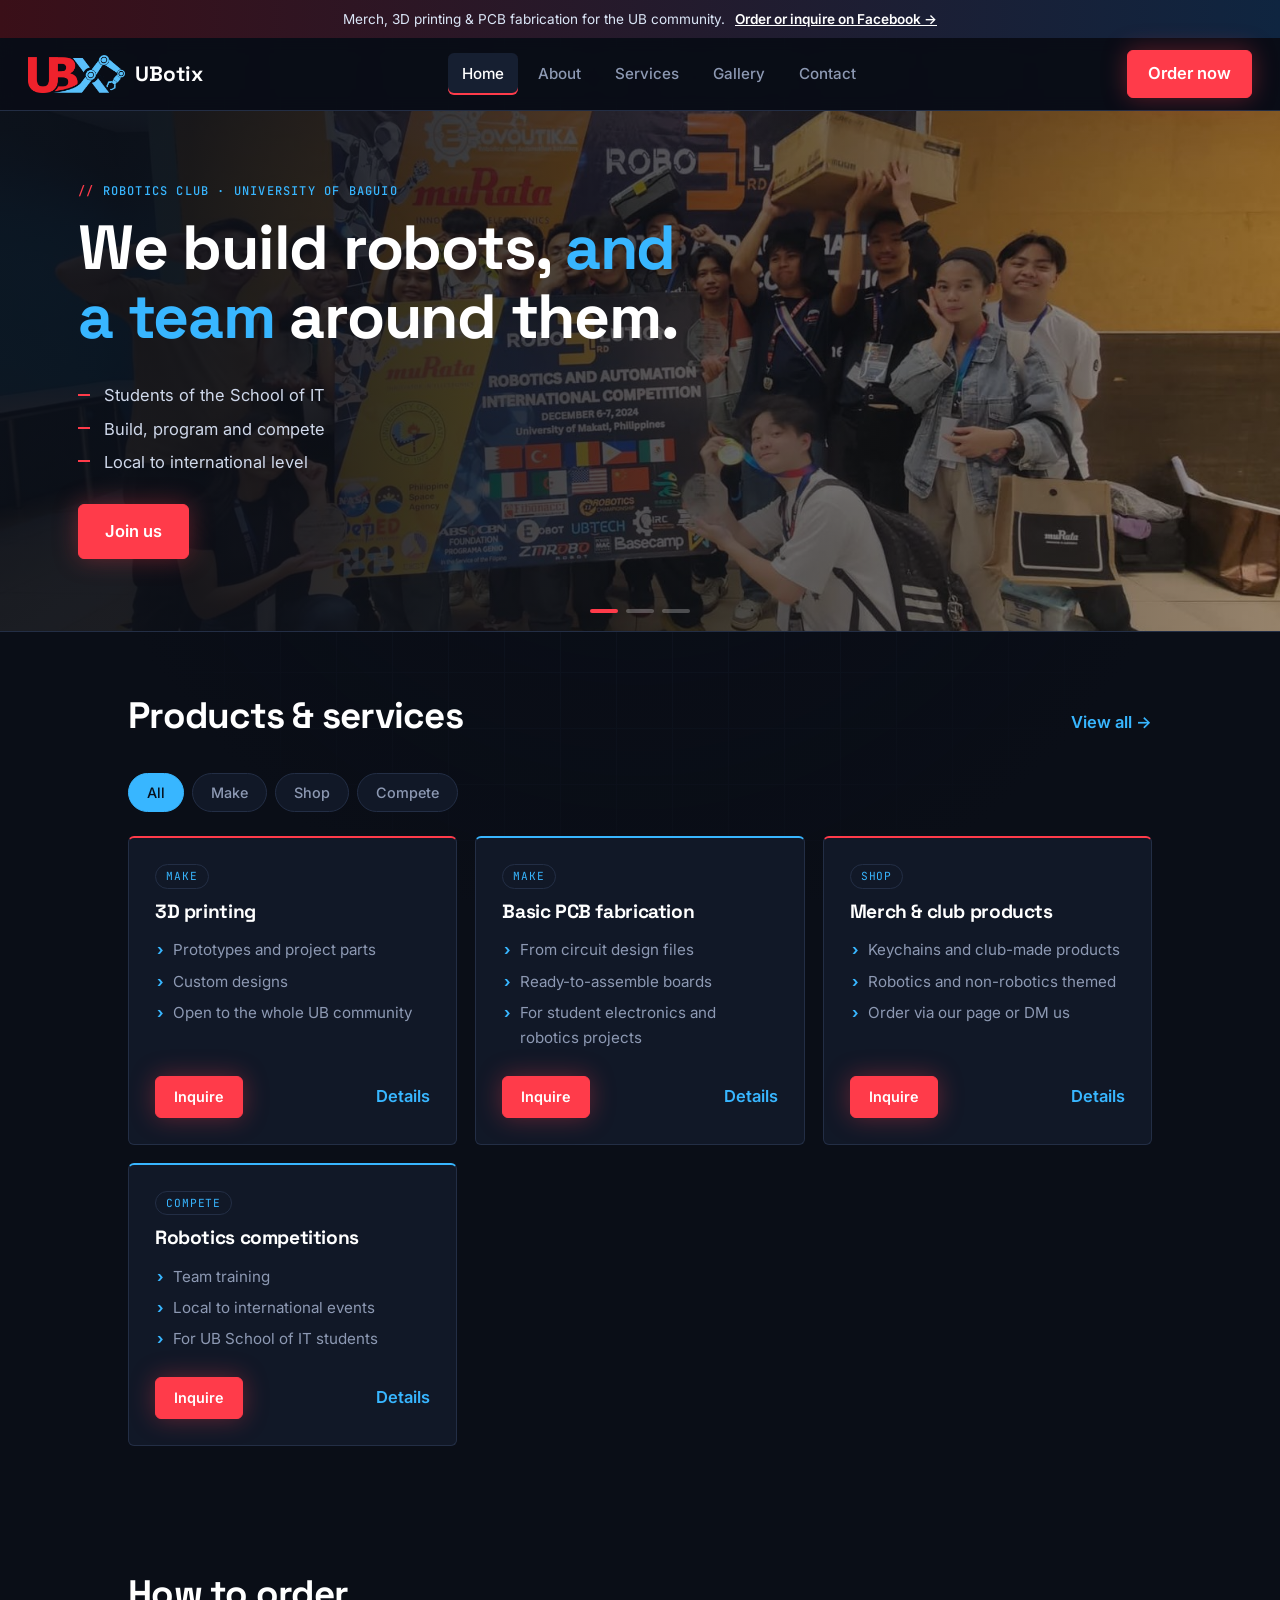
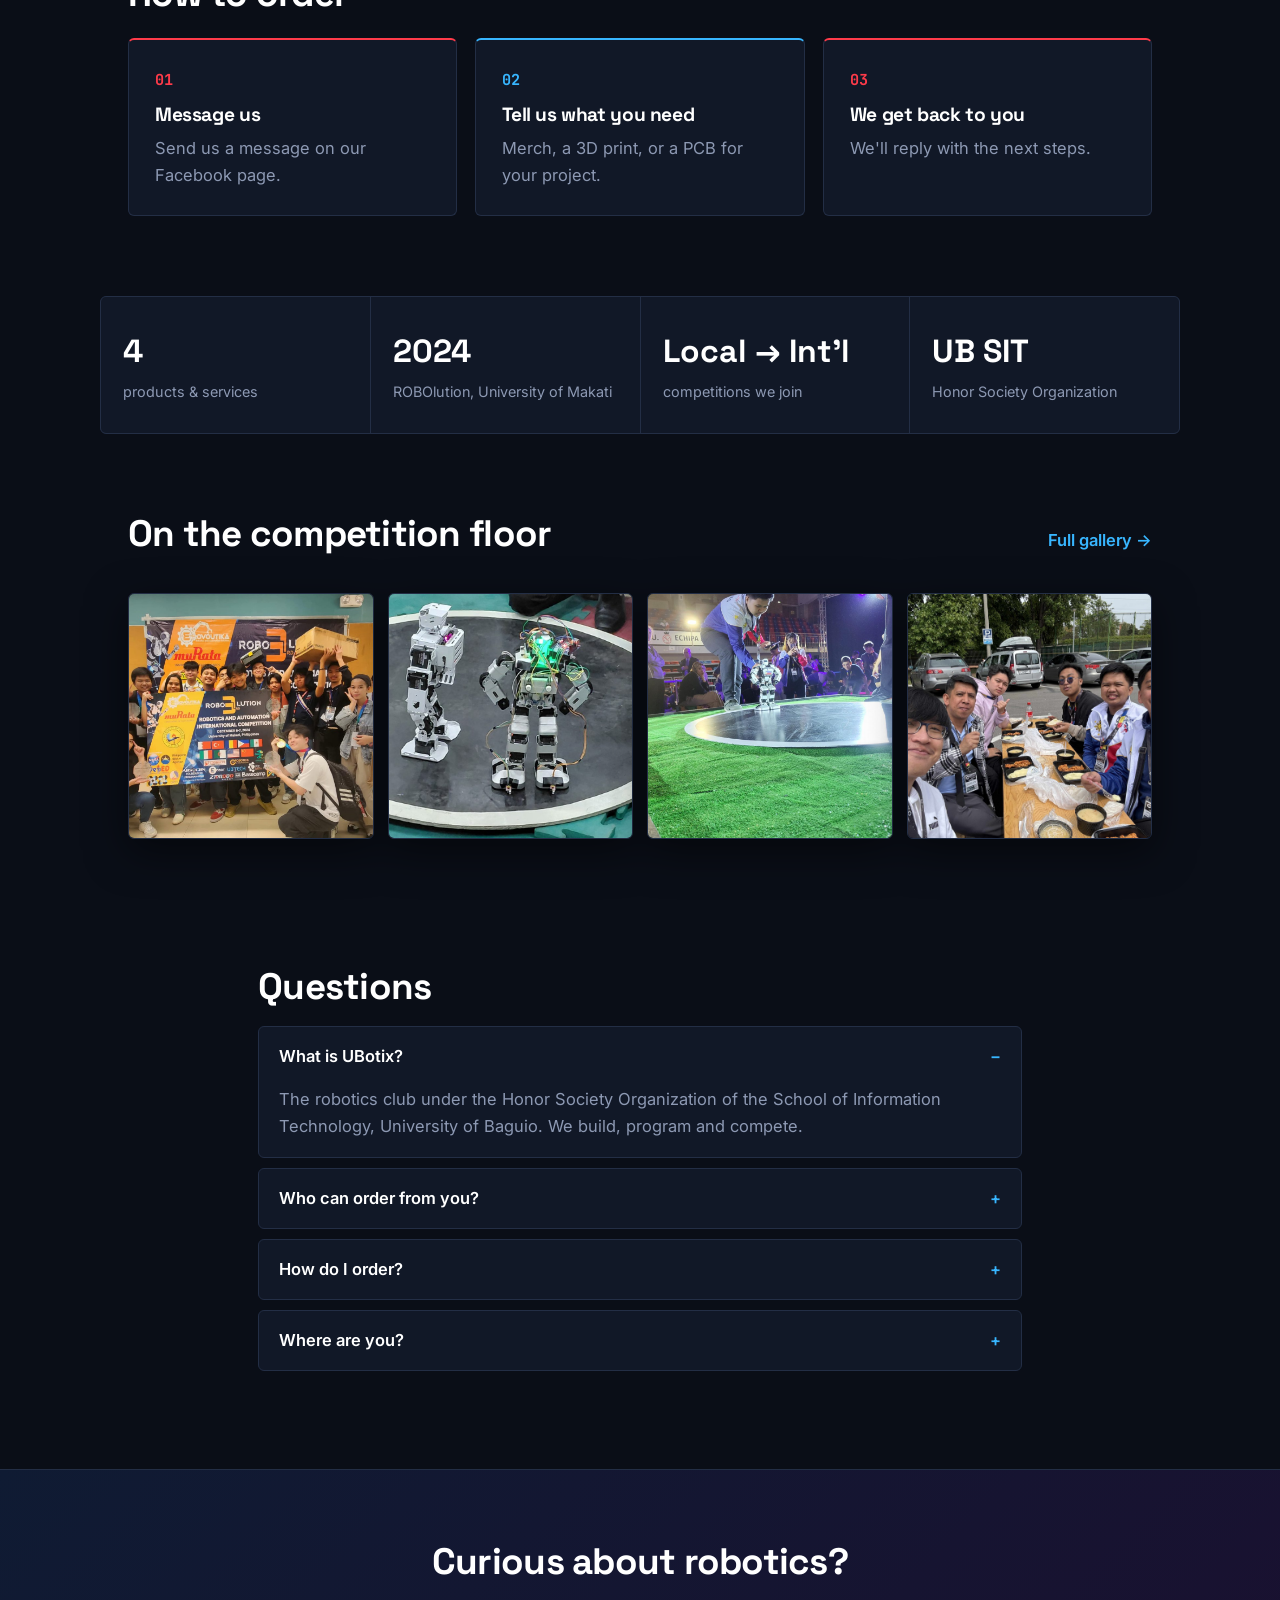
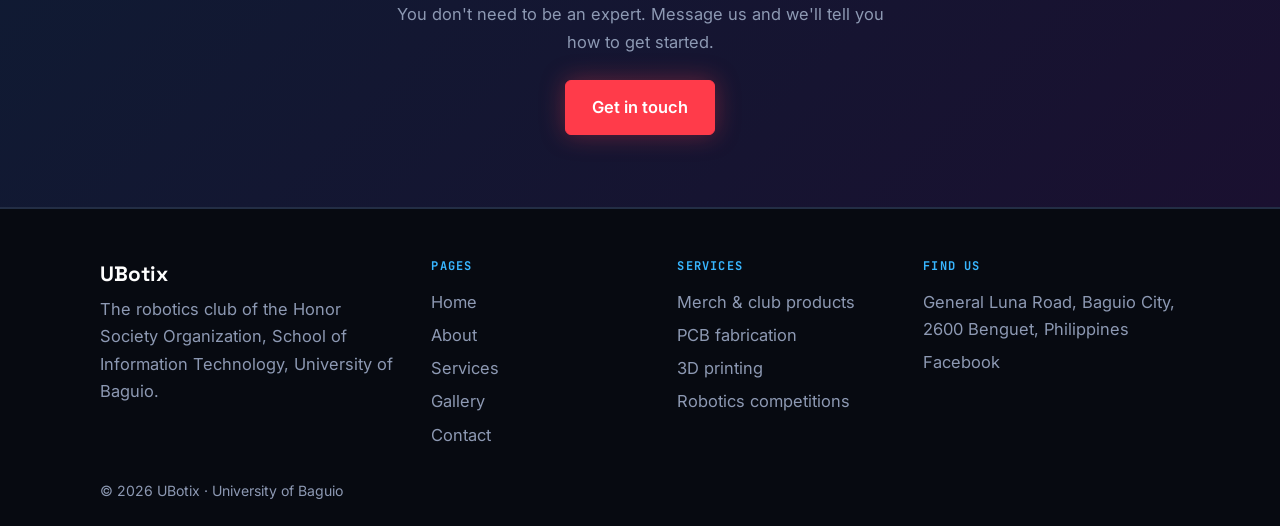
==== index.html @ 6c869add "UBotix website Co-Authored-By: Claude Sonnet 5.5 <noreply@anthropic.com>" ====
<!doctype html>
<html lang="en">
<head>
<meta charset="utf-8">
<meta name="viewport" content="width=device-width, initial-scale=1">
<title>UBotix | University of Baguio Robotics Club</title>
<meta name="description" content="UBotix is the robotics club of the School of Information Technology, University of Baguio. We build, program and compete.">
<link rel="icon" href="images/logo-icon.png">
<link rel="preconnect" href="https://fonts.googleapis.com">
<link rel="preconnect" href="https://fonts.gstatic.com" crossorigin>
<link href="https://fonts.googleapis.com/css2?family=Inter:wght@400;500;600&family=Space+Grotesk:wght@500;700&family=JetBrains+Mono:wght@500;700&display=swap" rel="stylesheet">
<link rel="stylesheet" href="styles.css">
</head>
<body class="home">
<div class="notice">Merch, 3D printing &amp; PCB fabrication for the UB community. <a href="https://www.facebook.com/profile.php?id=61595112535000" target="_blank" rel="noopener">Order or inquire on Facebook &rarr;</a></div>
<header class="nav">
  <a class="brand" href="index.html" aria-label="UBotix home"><img src="images/logo-icon.png" alt="UBotix"><span>UBotix</span></a>
  <button class="menu" aria-label="Menu" aria-expanded="false">Menu</button>
  <nav>
      <a href="index.html" class="active" aria-current="page">Home</a>
      <a href="about.html">About</a>
      <a href="services.html">Services</a>
      <a href="gallery.html">Gallery</a>
      <a href="contact.html">Contact</a>
  </nav>
  <a class="btn primary order" href="https://www.facebook.com/profile.php?id=61595112535000" target="_blank" rel="noopener">Order now</a>
</header>
<main>

<section class="hero-car">
  <div class="slides">
    <div class="slide on" style="background-image:linear-gradient(90deg,rgba(10,14,23,.92) 15%,rgba(10,14,23,.35)),url(images/gallery/photo3.jpg)"><div class="slide-in"><p class="tag">Robotics club &middot; University of Baguio</p><h1>We build robots, <em>and a team</em> around them.</h1><ul class="ticks"><li>Students of the School of IT</li><li>Build, program and compete</li><li>Local to international level</li></ul><a class="btn primary" href="contact.html">Join us</a></div></div>
    <div class="slide" style="background-image:linear-gradient(90deg,rgba(10,14,23,.92) 15%,rgba(10,14,23,.35)),url(images/gallery/photo1.jpg)"><div class="slide-in"><p class="tag">ROBOlution 2024</p><h1>Medals from the <em>international stage</em>.</h1><ul class="ticks"><li>ROBOlution 3rd Robotics and Automation International Competition</li><li>University of Makati, December 2024</li></ul><a class="btn primary" href="gallery.html">See the gallery</a></div></div>
    <div class="slide" style="background-image:linear-gradient(90deg,rgba(10,14,23,.92) 15%,rgba(10,14,23,.35)),url(images/gallery/photo4.jpg)"><div class="slide-in"><p class="tag">Products &amp; services</p><h1>Made by students, <em>for the UB community</em>.</h1><ul class="ticks"><li>3D printing and basic PCB fabrication</li><li>Merch, keychains and club-made products</li></ul><a class="btn primary" href="services.html">Browse services</a></div></div>
  </div>
  <div class="dots"><button class="dot on" aria-label="Slide 1"></button><button class="dot" aria-label="Slide 2"></button><button class="dot" aria-label="Slide 3"></button></div>
</section>

<section class="wrap">
  <div class="head-row"><h2>Products &amp; services</h2><a class="link" href="services.html">View all &rarr;</a></div>
  <div class="tabs" role="tablist">
    <button class="tab on" data-f="all">All</button>
    <button class="tab" data-f="make">Make</button>
    <button class="tab" data-f="shop">Shop</button>
    <button class="tab" data-f="train">Compete</button>
  </div>
  <div class="cards svcs" id="svcs"></div>
</section>

<section class="wrap" id="updates-sec" hidden>
  <h2>Latest updates</h2>
  <div class="cards three" id="updates"></div>
</section>

<section class="wrap">
  <h2>How to order</h2>
  <div class="cards three steps">
    <article><span class="n r">01</span><h3>Message us</h3><p>Send us a message on our Facebook page.</p></article>
    <article><span class="n b">02</span><h3>Tell us what you need</h3><p>Merch, a 3D print, or a PCB for your project.</p></article>
    <article><span class="n r">03</span><h3>We get back to you</h3><p>We'll reply with the next steps.</p></article>
  </div>
</section>

<section class="stats">
  <div><b>4</b><span>products &amp; services</span></div>
  <div><b>2024</b><span>ROBOlution, University of Makati</span></div>
  <div><b>Local &rarr; Int'l</b><span>competitions we join</span></div>
  <div><b>UB SIT</b><span>Honor Society Organization</span></div>
</section>

<section class="wrap">
  <div class="head-row"><h2>On the competition floor</h2><a class="link" href="gallery.html">Full gallery &rarr;</a></div>
  <div class="mosaic">
    <figure class="ph "><img src="images/gallery/photo3.jpg" alt="ROBOlution 2024" loading="lazy"></figure>
    <figure class="ph "><img src="images/gallery/photo4.jpg" alt="Humanoid robots in the sumo ring" loading="lazy"></figure>
    <figure class="ph "><img src="images/gallery/photo6.jpg" alt="Setting up a humanoid robot for a sumo match" loading="lazy"></figure>
    <figure class="ph "><img src="images/gallery/photo5.jpg" alt="Team break at an international robotics championship" loading="lazy"></figure>
  </div>
</section>

<section class="wrap faq">
  <h2>Questions</h2>
  <details open><summary>What is UBotix?</summary><p>The robotics club under the Honor Society Organization of the School of Information Technology, University of Baguio. We build, program and compete.</p></details>
  <details><summary>Who can order from you?</summary><p>Our merch and 3D printing are for the whole University of Baguio community. PCB fabrication is for students' electronics and robotics projects.</p></details>
  <details><summary>How do I order?</summary><p>Order via our Facebook page or send us a direct message.</p></details>
  <details><summary>Where are you?</summary><p>General Luna Road, Baguio City, 2600 Benguet, Philippines.</p></details>
</section>

<section class="band">
  <h2>Curious about robotics?</h2>
  <p>You don't need to be an expert. Message us and we'll tell you how to get started.</p>
  <a class="btn primary" href="contact.html">Get in touch</a>
</section>

</main>
<footer>
  <div class="foot">
    <div>
      <strong class="fbrand">UBotix</strong>
      <p>The robotics club of the Honor Society Organization, School of Information Technology, University of Baguio.</p>
    </div>
    <div>
      <h4>Pages</h4>
      <a href="index.html">Home</a><a href="about.html">About</a><a href="services.html">Services</a><a href="gallery.html">Gallery</a><a href="contact.html">Contact</a>
    </div>
    <div>
      <h4>Services</h4>
      <a href="services.html">Merch &amp; club products</a><a href="services.html">PCB fabrication</a><a href="services.html">3D printing</a><a href="services.html">Robotics competitions</a>
    </div>
    <div>
      <h4>Find us</h4>
      <p>General Luna Road, Baguio City, 2600 Benguet, Philippines</p>
      <a href="https://www.facebook.com/profile.php?id=61595112535000" target="_blank" rel="noopener">Facebook</a>
    </div>
  </div>
  <p class="copy">&copy; <span id="y"></span> UBotix &middot; University of Baguio</p>
</footer>
<div id="lb" class="lb" hidden><img alt=""><p></p></div>
<script src="script.js"></script>
</body>
</html>
---- styles.css ----
:root{--red:#ff3b4a;--blue:#38b6ff;--bg:#0a0e17;--panel:#111827;--panel2:#161f31;--line:#232e45;--text:#e8edf7;--muted:#8d99b3;--radius:6px}
*{box-sizing:border-box}
html{scroll-behavior:smooth}
body{margin:0;font-family:Inter,system-ui,sans-serif;color:var(--text);background:var(--bg);background-image:linear-gradient(var(--line) 1px,transparent 1px),linear-gradient(90deg,var(--line) 1px,transparent 1px);background-size:56px 56px;background-attachment:fixed;line-height:1.65;font-size:16.5px}
body::before{content:"";position:fixed;inset:0;background:radial-gradient(ellipse at 50% 0%,rgba(10,14,23,.55),var(--bg) 75%);pointer-events:none;z-index:-1}
h1,h2,h3{font-family:"Space Grotesk",Inter,sans-serif;color:#fff;line-height:1.1;margin:0 0 .5em;letter-spacing:-.02em}
h1{font-size:clamp(2.3rem,5.5vw,3.9rem);font-weight:700}
h2{font-size:clamp(1.6rem,3.5vw,2.3rem);font-weight:700}
h3{font-size:1.2rem;font-weight:700}
h1 em{font-style:normal;color:var(--blue)}
p{margin:0 0 1em}
a{color:var(--blue)}
img{max-width:100%;display:block}
/* nav */
.nav{position:sticky;top:0;z-index:20;display:flex;align-items:center;justify-content:space-between;padding:12px 28px;background:rgba(10,14,23,.85);backdrop-filter:blur(8px);border-bottom:1px solid var(--line)}
.brand{display:flex;align-items:center;gap:10px;text-decoration:none;color:#fff;font-family:"Space Grotesk",sans-serif;font-weight:700;font-size:1.3rem}
.brand img{height:38px;width:auto}
nav{display:flex;gap:6px}
nav a{padding:8px 14px;border-radius:var(--radius);text-decoration:none;color:var(--muted);font-weight:500;font-size:.95rem}
nav a:hover{color:#fff;background:var(--panel2)}
nav a.active{color:#fff;background:var(--panel2);box-shadow:inset 0 -2px 0 var(--red)}
.menu{display:none;font:inherit;font-weight:500;background:var(--panel2);border:1px solid var(--line);border-radius:var(--radius);padding:8px 16px;color:#fff;cursor:pointer}

/* buttons */
.btn{display:inline-block;padding:13px 26px;border-radius:var(--radius);border:1px solid var(--line);background:var(--panel);color:#fff;text-decoration:none;font-weight:600;transition:transform .15s,border-color .15s}
.btn:hover{transform:translateY(-2px);border-color:var(--blue)}
.btn.primary{background:var(--red);border-color:var(--red);color:#fff;box-shadow:0 0 24px rgba(255,59,74,.35)}
.cta{display:flex;gap:12px;flex-wrap:wrap;margin-top:8px}
.link{font-weight:600;text-decoration:none;color:var(--blue)}
.link:hover{text-decoration:underline}
.tag{font-family:"JetBrains Mono",monospace;color:var(--blue);font-weight:500;letter-spacing:.1em;text-transform:uppercase;font-size:.75rem;margin-bottom:1em}
.tag::before{content:"// ";color:var(--red)}
.lead{font-size:1.15rem;color:var(--muted);max-width:620px}

/* layout */
.wrap{max-width:1080px;margin:0 auto;padding:64px 28px}
.narrow{max-width:640px}
.page-head{max-width:1080px;margin:0 auto;padding:64px 28px 8px}
.hero{max-width:1180px;margin:0 auto;padding:56px 28px 32px;display:grid;grid-template-columns:1.05fr 1fr;gap:48px;align-items:center}
.hero-photos{display:grid;grid-template-columns:1fr 1fr;grid-template-rows:auto auto;gap:14px}
.hero-photos .big{grid-column:1/3}
.split{display:grid;grid-template-columns:1fr 1fr;gap:48px;align-items:center}
.head-row{display:flex;justify-content:space-between;align-items:baseline;gap:16px;flex-wrap:wrap}

/* photos */
.ph{margin:0}
.ph img{width:100%;height:100%;object-fit:cover;border-radius:var(--radius);border:1px solid var(--line);box-shadow:0 12px 40px rgba(0,0,0,.5)}
.hero-photos .big img{aspect-ratio:16/10}
.hero-photos .small img{aspect-ratio:1/1}
.ph.tall img{aspect-ratio:4/3}
.two-photos{display:grid;grid-template-columns:1fr 1fr;gap:16px;margin-top:24px}
.two-photos img{aspect-ratio:4/3}

/* cards */
.cards{display:grid;gap:18px;margin-top:24px}
.cards.four{grid-template-columns:repeat(auto-fit,minmax(220px,1fr))}
.cards.three{grid-template-columns:repeat(auto-fit,minmax(240px,1fr))}
.cards.two{grid-template-columns:repeat(auto-fit,minmax(300px,1fr))}
.cards article,.card-box{background:var(--panel);border:1px solid var(--line);border-top:2px solid var(--blue);border-radius:var(--radius);padding:26px}
.cards article:nth-child(odd){border-top-color:var(--red)}
.cards p,.card-box p{color:var(--muted);margin:0}
.cards.two article.big{padding:32px}
.n{display:inline-block;font-family:"JetBrains Mono",monospace;font-weight:700;font-size:.95rem;margin-bottom:12px}
.n.r{color:var(--red)}.n.b{color:var(--blue)}
.card-box h3{margin-bottom:.4em}
.card-box .btn{margin-top:16px}

/* band */
.band{background:linear-gradient(135deg,#0f1b33,#1a1030);border-top:1px solid var(--line);border-bottom:1px solid var(--line);color:#fff;text-align:center;padding:72px 28px;margin-top:24px}
.band h2{color:#fff}
.band p{color:var(--muted);max-width:520px;margin:0 auto 24px}

/* gallery */
.grid{display:grid;grid-template-columns:repeat(auto-fill,minmax(280px,1fr));gap:20px}
.grid figure{margin:0}
.grid img{width:100%;aspect-ratio:4/3;object-fit:cover;border-radius:var(--radius);cursor:zoom-in;border:1px solid var(--line);transition:transform .2s}
.grid img:hover{transform:scale(1.02);border-color:var(--blue)}
.grid figcaption{font-size:.92rem;color:var(--muted);margin-top:10px}
.lb{position:fixed;inset:0;background:rgba(5,8,14,.94);display:flex;flex-direction:column;align-items:center;justify-content:center;z-index:50;padding:24px;cursor:zoom-out}
.lb[hidden]{display:none}
.lb img{max-width:100%;max-height:82vh;border-radius:12px}
.lb p{color:#dbe1f0;margin:14px 0 0;text-align:center;max-width:720px}

/* footer */
footer{background:#070a11;padding:48px 28px 24px;border-top:1px solid var(--line)}
.foot{max-width:1080px;margin:0 auto;display:grid;grid-template-columns:1.2fr 1fr;gap:32px}
.foot p{color:var(--muted);margin:.3em 0}
.copy{max-width:1080px;margin:24px auto 0;color:var(--muted);font-size:.88rem}

@media (max-width:860px){
  .hero,.split,.foot{grid-template-columns:1fr}
  .hero{padding-top:32px}
  .wrap{padding:44px 20px}
}
@media (max-width:720px){
  .menu{display:block}
  .nav{padding:10px 20px;flex-wrap:wrap}
  nav{display:none;width:100%;flex-direction:column;padding:10px 0 6px}
  .open nav{display:flex}
  nav a{padding:12px 16px}
  .two-photos{grid-template-columns:1fr}
}
@media (prefers-reduced-motion:reduce){*{transition:none!important;scroll-behavior:auto}}

/* ---- jlc-style structure ---- */
.notice{background:linear-gradient(90deg,#3a0f18,#0f2540);color:#dbe6f7;text-align:center;font-size:.85rem;padding:8px 16px}
.notice a{color:#fff;font-weight:600;margin-left:6px}
.nav .order{padding:9px 20px;margin-left:12px}
.hero-car{position:relative;border-bottom:1px solid var(--line)}
.slides{position:relative;min-height:520px}
.slide{position:absolute;inset:0;background-size:cover;background-position:center;opacity:0;transition:opacity .6s;display:flex;align-items:center}
.slide.on{opacity:1;z-index:1}
.slide-in{max-width:1180px;width:100%;margin:0 auto;padding:40px 28px}
.slide-in h1{max-width:640px}
.ticks{list-style:none;padding:0;margin:0 0 28px;max-width:520px}
.ticks li{padding-left:26px;position:relative;margin:6px 0;color:#cfd8ea}
.ticks li::before{content:"";position:absolute;left:0;top:.7em;width:12px;height:2px;background:var(--red)}
.dots{position:absolute;bottom:18px;left:0;right:0;display:flex;justify-content:center;gap:8px;z-index:2}
.dot{width:28px;height:4px;border:0;border-radius:2px;background:#ffffff40;cursor:pointer;padding:0}
.dot.on{background:var(--red)}
.tabs{display:flex;gap:8px;flex-wrap:wrap;margin:18px 0 6px}
.tab{font:inherit;font-weight:500;font-size:.9rem;background:var(--panel);color:var(--muted);border:1px solid var(--line);border-radius:999px;padding:7px 18px;cursor:pointer}
.tab.on{background:var(--blue);border-color:var(--blue);color:#06101c}
.svcs{grid-template-columns:repeat(auto-fit,minmax(250px,1fr))}
.svc{display:flex;flex-direction:column}
.svc[hidden]{display:none}
.svc ul{list-style:none;padding:0;margin:0 0 20px;color:var(--muted);flex:1}
.svc li{padding-left:18px;position:relative;margin:6px 0;font-size:.95rem}
.svc li::before{content:"\203A";position:absolute;left:2px;color:var(--blue);font-weight:700}
.svc .row{display:flex;align-items:center;justify-content:space-between}
.chip{align-self:flex-start;font-family:"JetBrains Mono",monospace;font-size:.7rem;text-transform:uppercase;letter-spacing:.08em;color:var(--blue);border:1px solid var(--line);border-radius:999px;padding:2px 10px;margin-bottom:12px}
.btn.sm{padding:8px 18px;font-size:.9rem}
.stats{max-width:1080px;margin:16px auto;padding:0;display:grid;grid-template-columns:repeat(auto-fit,minmax(200px,1fr));gap:1px;background:var(--line);border:1px solid var(--line);border-radius:var(--radius);overflow:hidden}
.stats div{background:var(--panel);padding:28px 22px}
.stats b{display:block;font-family:"Space Grotesk",sans-serif;font-size:2rem;color:#fff}
.stats span{color:var(--muted);font-size:.9rem}
.mosaic{display:grid;grid-template-columns:repeat(4,1fr);gap:14px;margin-top:20px}
.mosaic img{aspect-ratio:1/1}
.faq{max-width:820px}
.faq details{background:var(--panel);border:1px solid var(--line);border-radius:var(--radius);margin:10px 0;padding:0 20px}
.faq summary{cursor:pointer;font-weight:600;padding:16px 0;color:#fff;list-style:none}
.faq summary::after{content:"+";float:right;color:var(--blue)}
.faq details[open] summary::after{content:"\2212"}
.faq details p{color:var(--muted)}
.foot{grid-template-columns:1.4fr 1fr 1fr 1.2fr}
.foot h4{font-family:"JetBrains Mono",monospace;font-size:.75rem;text-transform:uppercase;letter-spacing:.1em;color:var(--blue);margin:0 0 12px}
.foot a{display:block;color:var(--muted);text-decoration:none;margin:6px 0}
.foot a:hover{color:#fff}
.fbrand{font-family:"Space Grotesk",sans-serif;font-size:1.3rem;color:#fff}
@media (max-width:860px){.mosaic{grid-template-columns:1fr 1fr}.foot{grid-template-columns:1fr 1fr}.slides{min-height:560px}.stats{margin:16px 20px}}
@media (max-width:720px){.nav .order{display:none}.foot{grid-template-columns:1fr}}
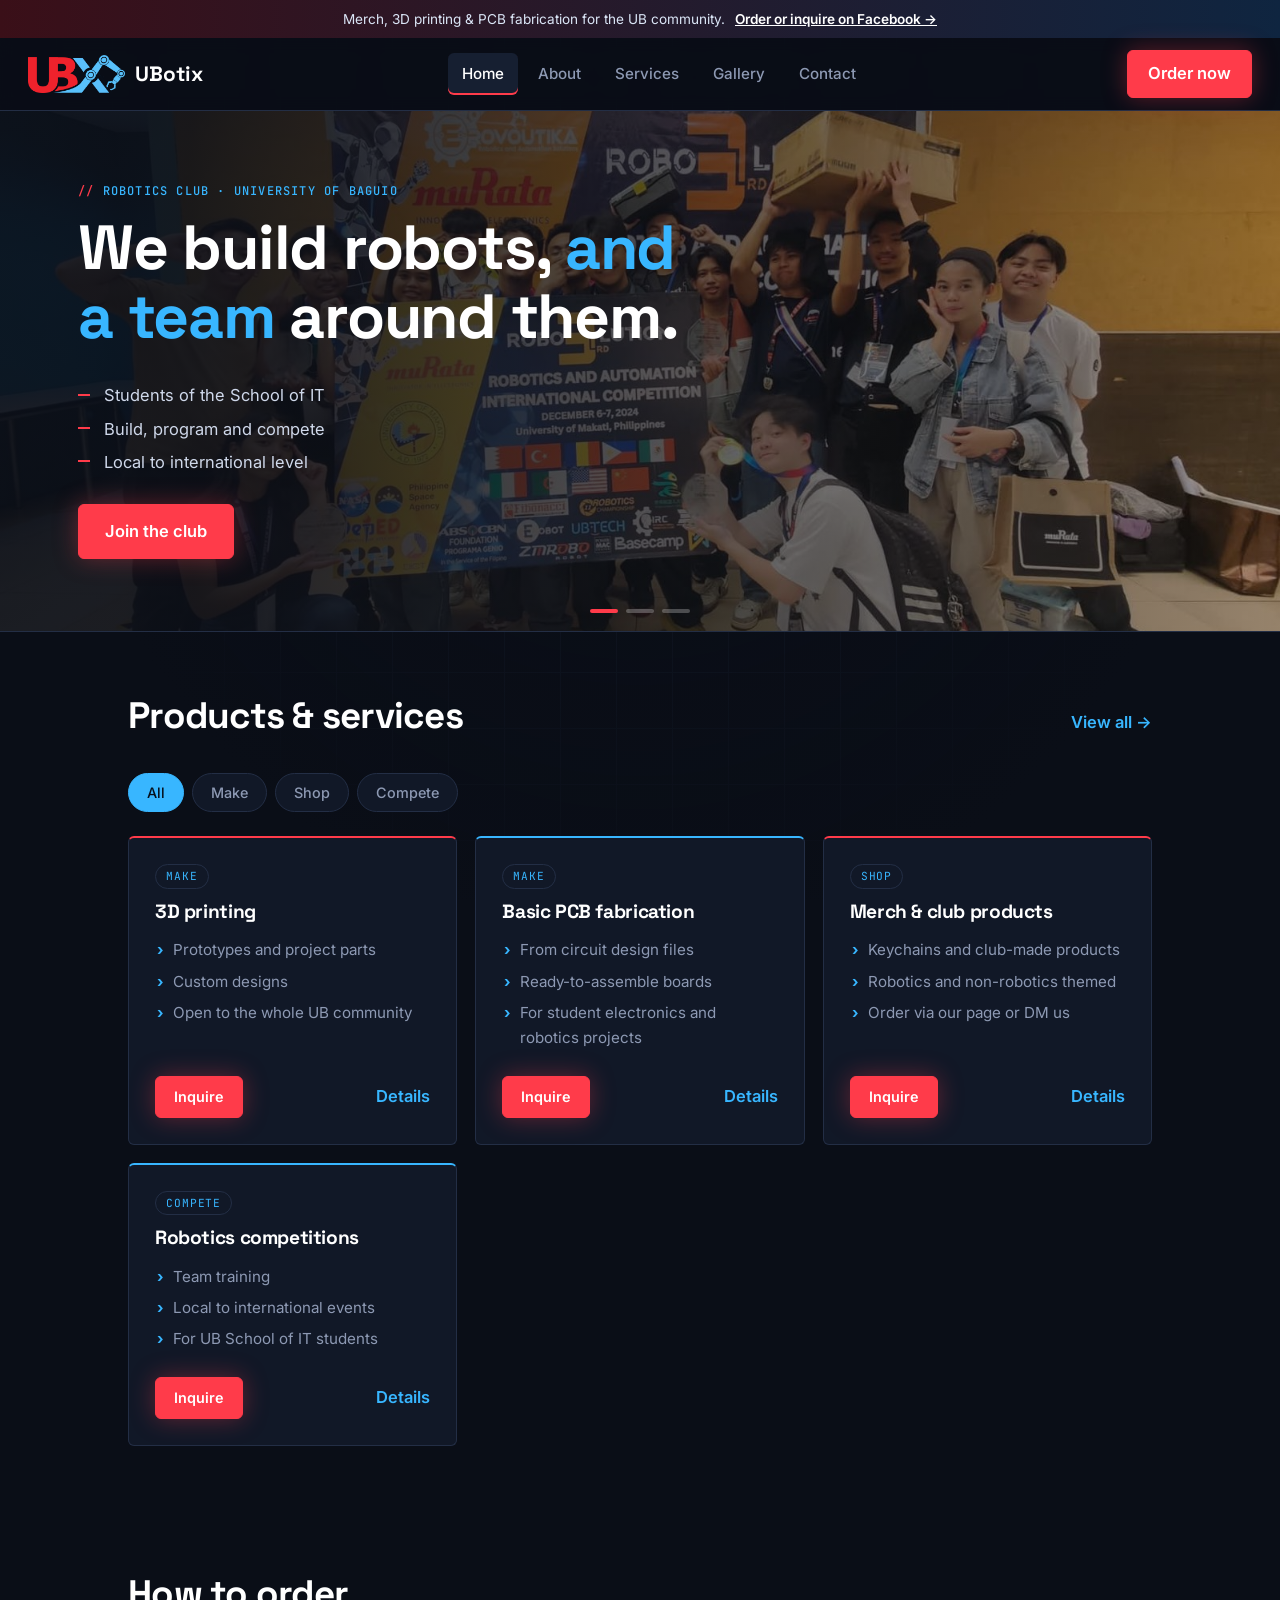
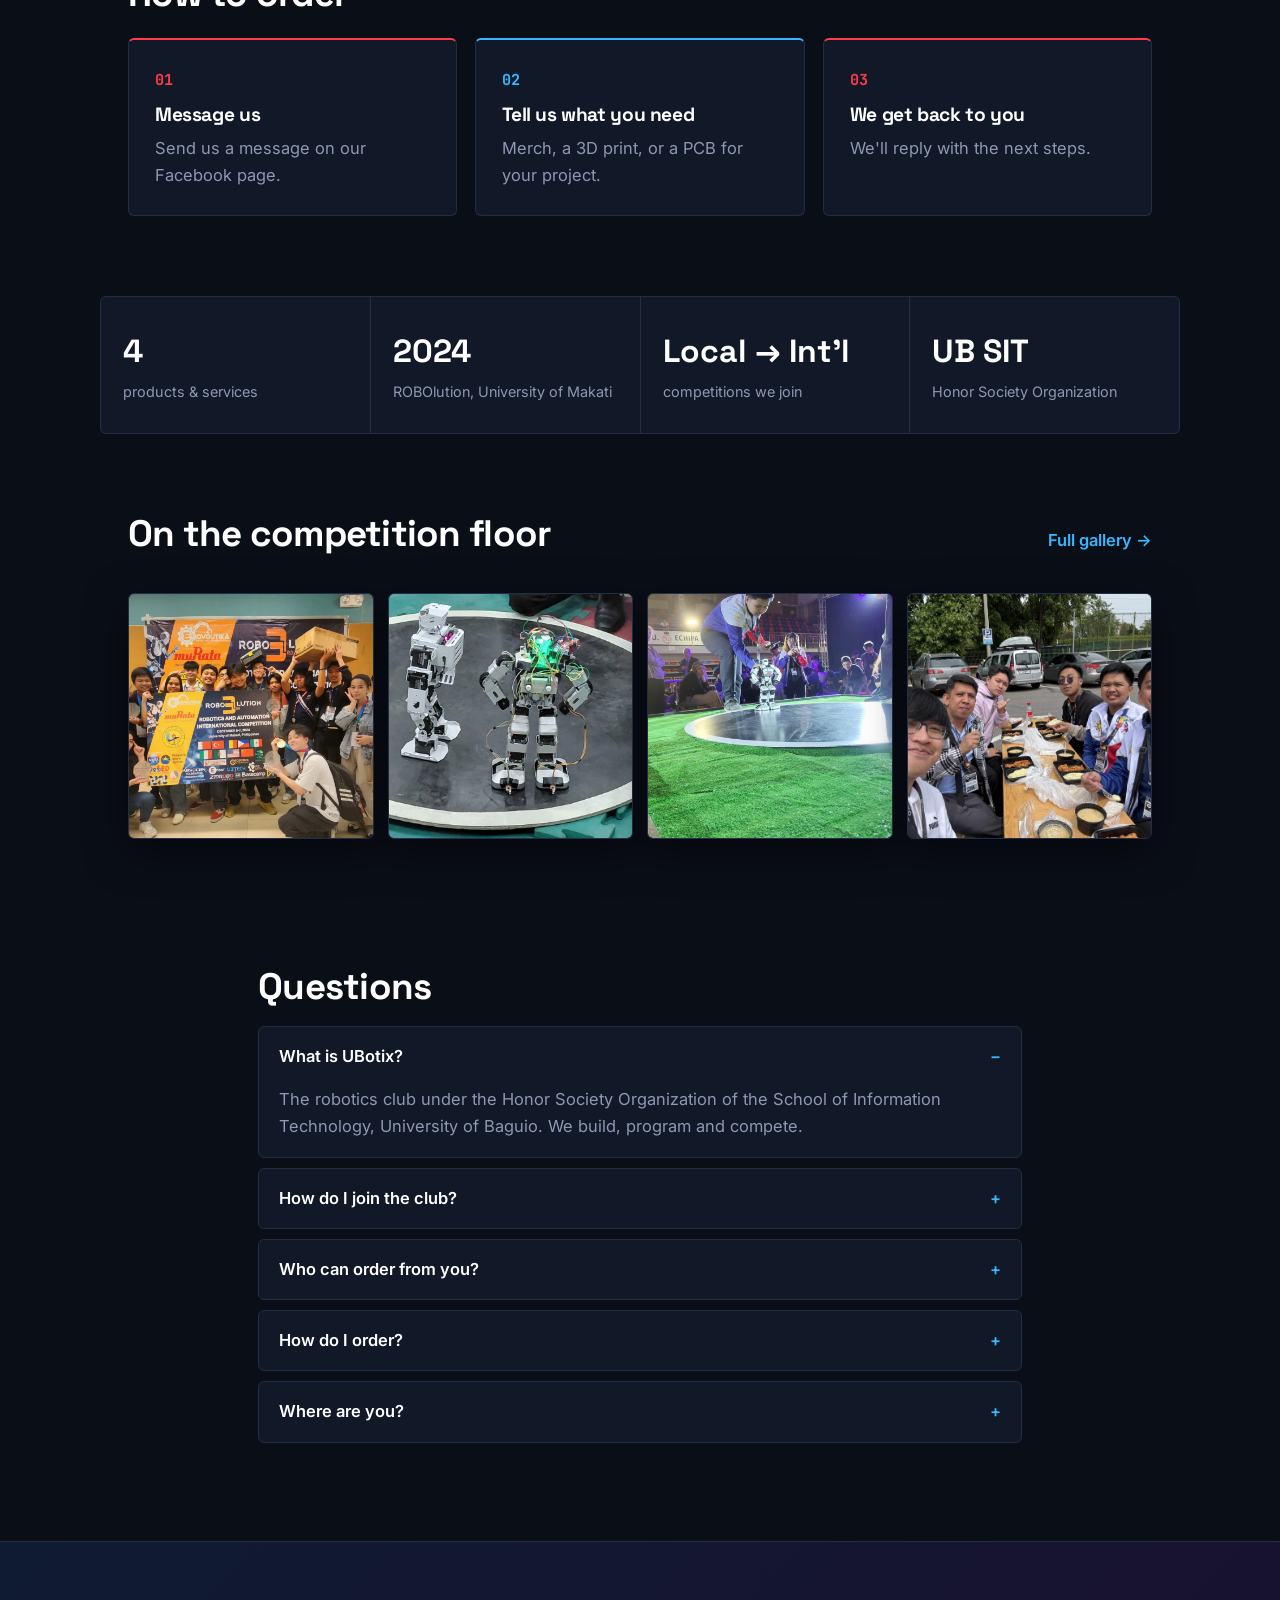
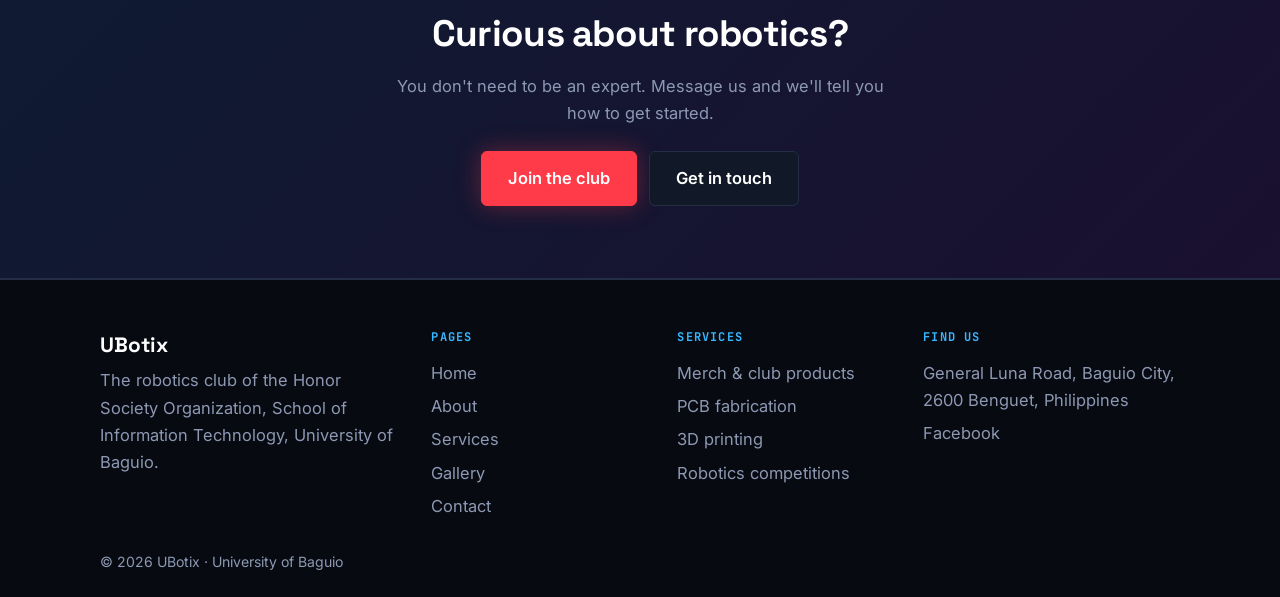
==== commit 60f2349f: "Add club registration form links Co-Authored-By: Claude Sonnet 5.5 <noreply@anthropic.com>" ====
--- a/index.html
+++ b/index.html
@@ -29,7 +29,7 @@
 
 <section class="hero-car">
   <div class="slides">
-    <div class="slide on" style="background-image:linear-gradient(90deg,rgba(10,14,23,.92) 15%,rgba(10,14,23,.35)),url(images/gallery/photo3.jpg)"><div class="slide-in"><p class="tag">Robotics club &middot; University of Baguio</p><h1>We build robots, <em>and a team</em> around them.</h1><ul class="ticks"><li>Students of the School of IT</li><li>Build, program and compete</li><li>Local to international level</li></ul><a class="btn primary" href="contact.html">Join us</a></div></div>
+    <div class="slide on" style="background-image:linear-gradient(90deg,rgba(10,14,23,.92) 15%,rgba(10,14,23,.35)),url(images/gallery/photo3.jpg)"><div class="slide-in"><p class="tag">Robotics club &middot; University of Baguio</p><h1>We build robots, <em>and a team</em> around them.</h1><ul class="ticks"><li>Students of the School of IT</li><li>Build, program and compete</li><li>Local to international level</li></ul><a class="btn primary" href="https://docs.google.com/forms/d/e/1FAIpQLSfKr0CST-jLYhEH2jDf-eN278wvGt6CbWJ5EzZv4pns-jMh1Q/viewform?pli=1" target="_blank" rel="noopener">Join the club</a></div></div>
     <div class="slide" style="background-image:linear-gradient(90deg,rgba(10,14,23,.92) 15%,rgba(10,14,23,.35)),url(images/gallery/photo1.jpg)"><div class="slide-in"><p class="tag">ROBOlution 2024</p><h1>Medals from the <em>international stage</em>.</h1><ul class="ticks"><li>ROBOlution 3rd Robotics and Automation International Competition</li><li>University of Makati, December 2024</li></ul><a class="btn primary" href="gallery.html">See the gallery</a></div></div>
     <div class="slide" style="background-image:linear-gradient(90deg,rgba(10,14,23,.92) 15%,rgba(10,14,23,.35)),url(images/gallery/photo4.jpg)"><div class="slide-in"><p class="tag">Products &amp; services</p><h1>Made by students, <em>for the UB community</em>.</h1><ul class="ticks"><li>3D printing and basic PCB fabrication</li><li>Merch, keychains and club-made products</li></ul><a class="btn primary" href="services.html">Browse services</a></div></div>
   </div>
@@ -81,6 +81,7 @@
 <section class="wrap faq">
   <h2>Questions</h2>
   <details open><summary>What is UBotix?</summary><p>The robotics club under the Honor Society Organization of the School of Information Technology, University of Baguio. We build, program and compete.</p></details>
+  <details><summary>How do I join the club?</summary><p>Fill out our <a href="https://docs.google.com/forms/d/e/1FAIpQLSfKr0CST-jLYhEH2jDf-eN278wvGt6CbWJ5EzZv4pns-jMh1Q/viewform?pli=1" target="_blank" rel="noopener">registration form</a>.</p></details>
   <details><summary>Who can order from you?</summary><p>Our merch and 3D printing are for the whole University of Baguio community. PCB fabrication is for students' electronics and robotics projects.</p></details>
   <details><summary>How do I order?</summary><p>Order via our Facebook page or send us a direct message.</p></details>
   <details><summary>Where are you?</summary><p>General Luna Road, Baguio City, 2600 Benguet, Philippines.</p></details>
@@ -89,7 +90,7 @@
 <section class="band">
   <h2>Curious about robotics?</h2>
   <p>You don't need to be an expert. Message us and we'll tell you how to get started.</p>
-  <a class="btn primary" href="contact.html">Get in touch</a>
+  <div class="cta" style="justify-content:center"><a class="btn primary" href="https://docs.google.com/forms/d/e/1FAIpQLSfKr0CST-jLYhEH2jDf-eN278wvGt6CbWJ5EzZv4pns-jMh1Q/viewform?pli=1" target="_blank" rel="noopener">Join the club</a><a class="btn" href="contact.html">Get in touch</a></div>
 </section>
 
 </main>
--- a/styles.css
+++ b/styles.css
@@ -149,3 +149,5 @@
 .fbrand{font-family:"Space Grotesk",sans-serif;font-size:1.3rem;color:#fff}
 @media (max-width:860px){.mosaic{grid-template-columns:1fr 1fr}.foot{grid-template-columns:1fr 1fr}.slides{min-height:560px}.stats{margin:16px 20px}}
 @media (max-width:720px){.nav .order{display:none}.foot{grid-template-columns:1fr}}
+
+.split.three{grid-template-columns:repeat(auto-fit,minmax(260px,1fr));align-items:stretch;gap:18px}
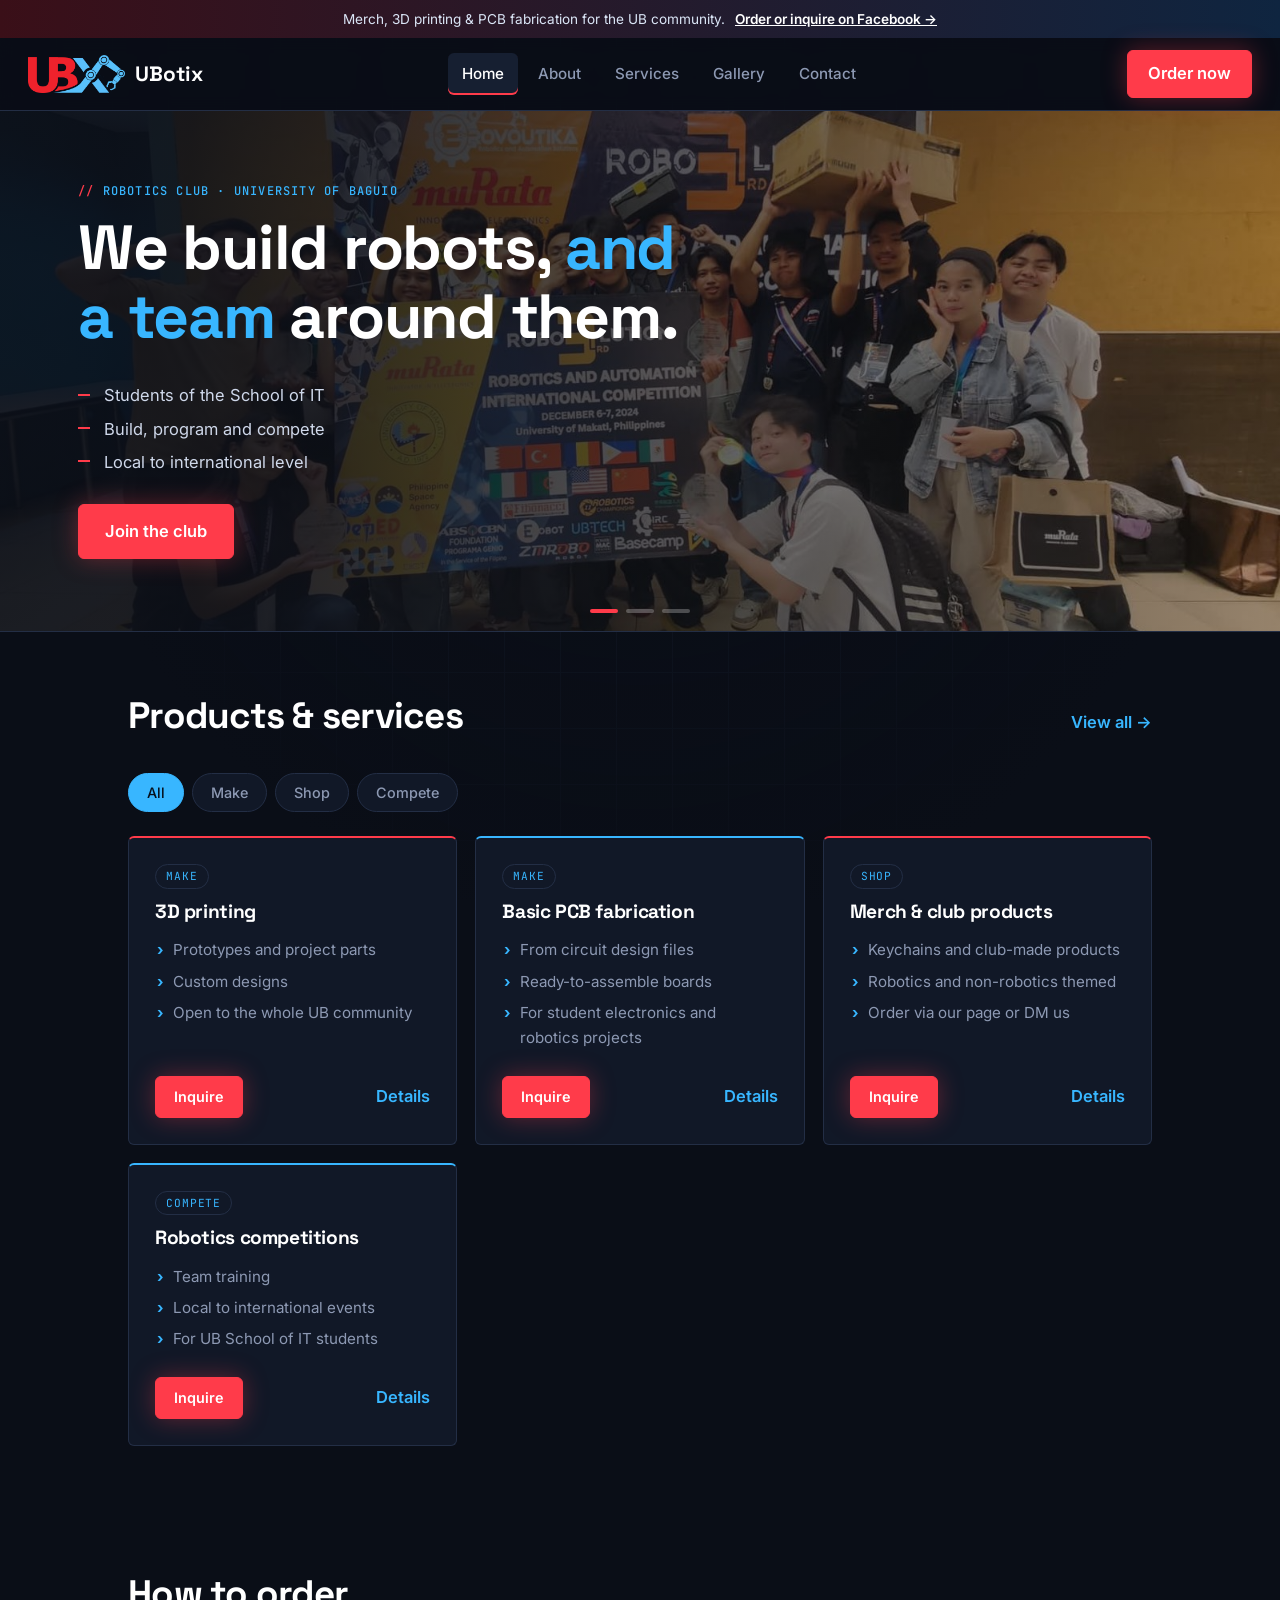
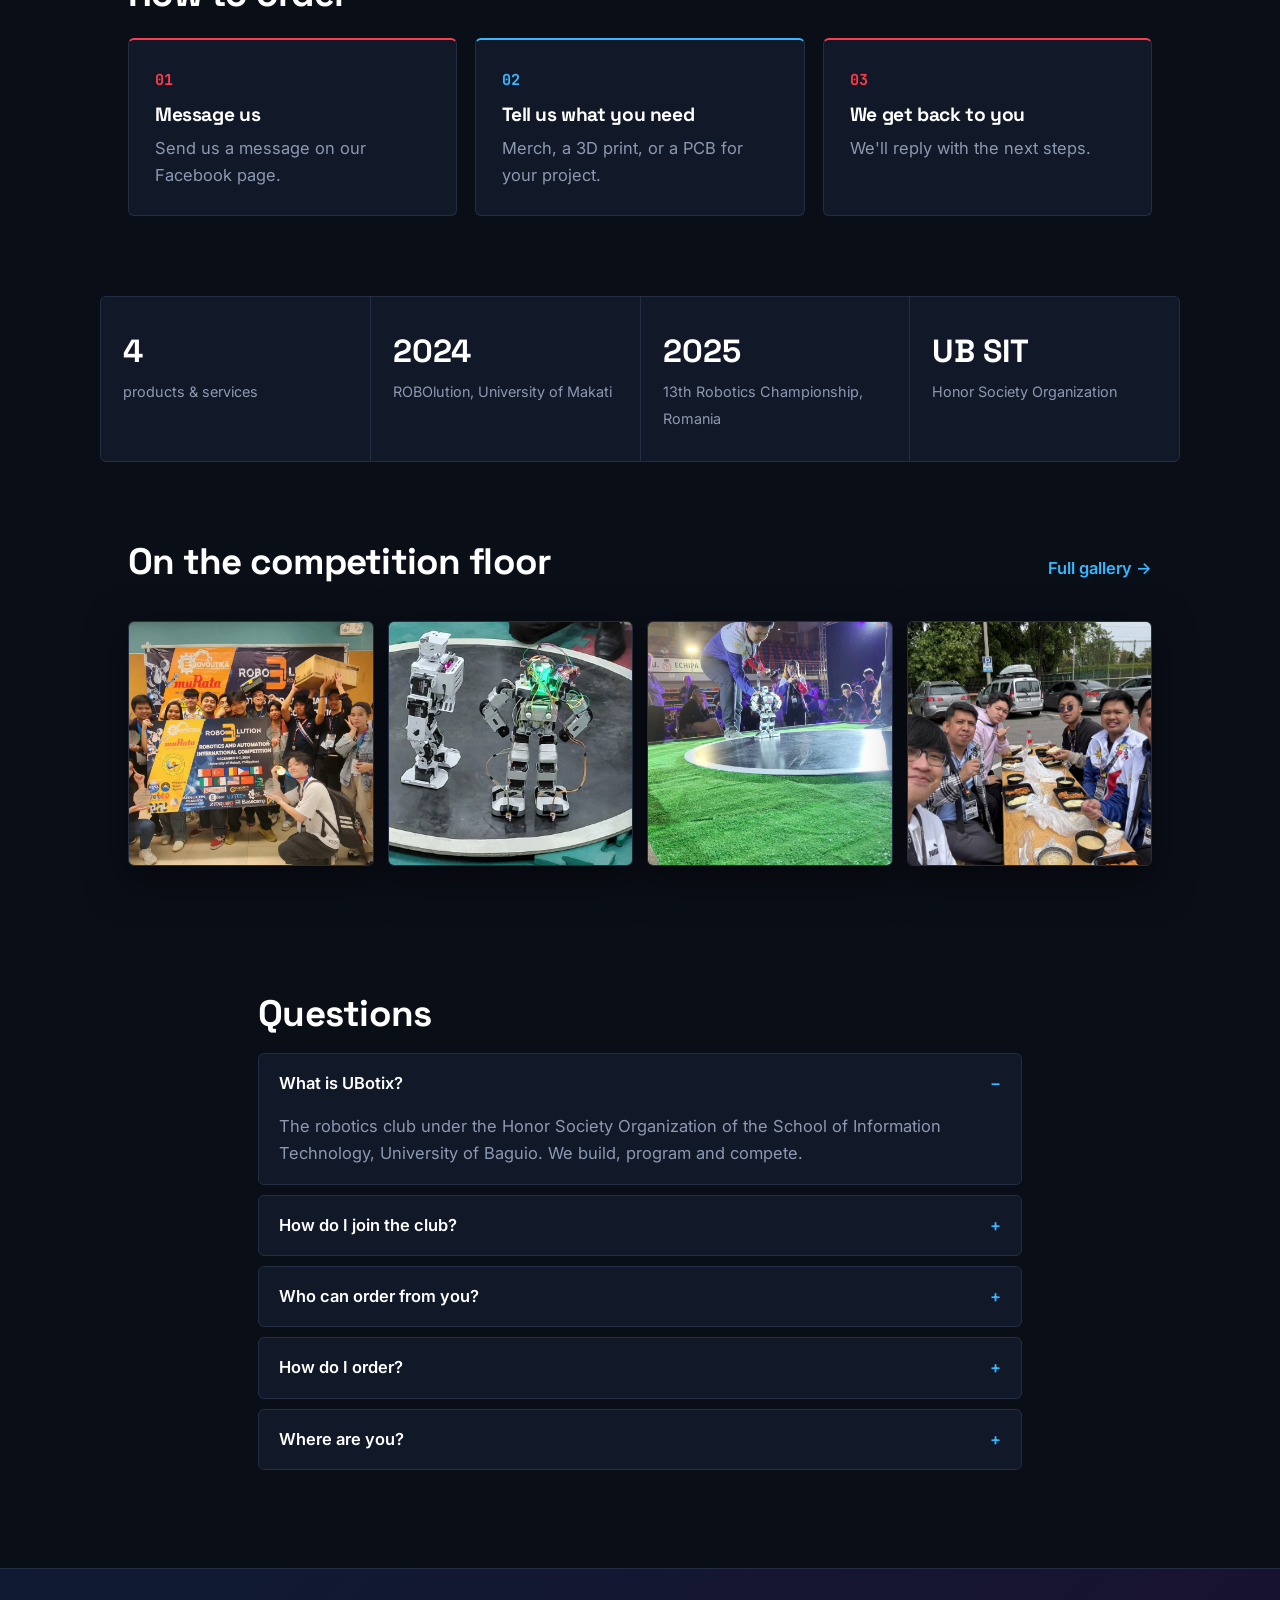
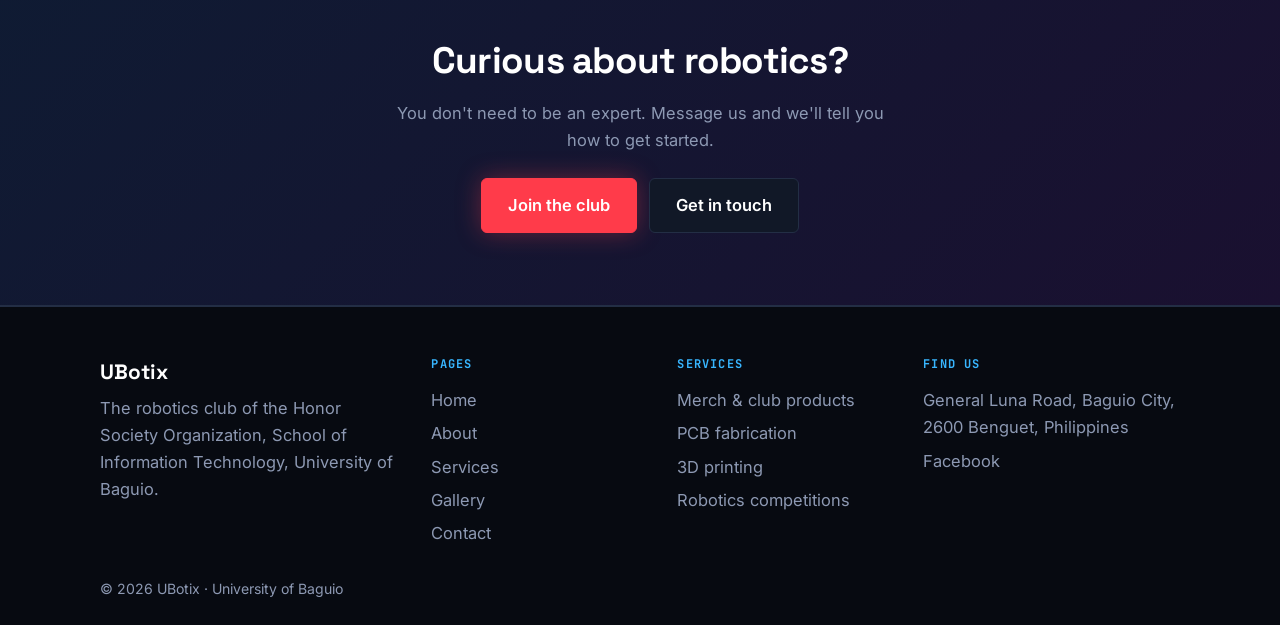
==== commit 7adcab61: "Add 2025 Romania championship info Co-Authored-By: Claude Sonnet 5.5 <noreply@anthropic.com>" ====
--- a/index.html
+++ b/index.html
@@ -30,7 +30,7 @@
 <section class="hero-car">
   <div class="slides">
     <div class="slide on" style="background-image:linear-gradient(90deg,rgba(10,14,23,.92) 15%,rgba(10,14,23,.35)),url(images/gallery/photo3.jpg)"><div class="slide-in"><p class="tag">Robotics club &middot; University of Baguio</p><h1>We build robots, <em>and a team</em> around them.</h1><ul class="ticks"><li>Students of the School of IT</li><li>Build, program and compete</li><li>Local to international level</li></ul><a class="btn primary" href="https://docs.google.com/forms/d/e/1FAIpQLSfKr0CST-jLYhEH2jDf-eN278wvGt6CbWJ5EzZv4pns-jMh1Q/viewform?pli=1" target="_blank" rel="noopener">Join the club</a></div></div>
-    <div class="slide" style="background-image:linear-gradient(90deg,rgba(10,14,23,.92) 15%,rgba(10,14,23,.35)),url(images/gallery/photo1.jpg)"><div class="slide-in"><p class="tag">ROBOlution 2024</p><h1>Medals from the <em>international stage</em>.</h1><ul class="ticks"><li>ROBOlution 3rd Robotics and Automation International Competition</li><li>University of Makati, December 2024</li></ul><a class="btn primary" href="gallery.html">See the gallery</a></div></div>
+    <div class="slide" style="background-image:linear-gradient(90deg,rgba(10,14,23,.92) 15%,rgba(10,14,23,.35)),url(images/gallery/photo1.jpg)"><div class="slide-in"><p class="tag">ROBOlution 2024</p><h1>Medals from the <em>international stage</em>.</h1><ul class="ticks"><li>ROBOlution 3rd Robotics and Automation International Competition</li><li>University of Makati, December 2024</li><li>2025: 13th Robotics Championship in Romania</li></ul><a class="btn primary" href="gallery.html">See the gallery</a></div></div>
     <div class="slide" style="background-image:linear-gradient(90deg,rgba(10,14,23,.92) 15%,rgba(10,14,23,.35)),url(images/gallery/photo4.jpg)"><div class="slide-in"><p class="tag">Products &amp; services</p><h1>Made by students, <em>for the UB community</em>.</h1><ul class="ticks"><li>3D printing and basic PCB fabrication</li><li>Merch, keychains and club-made products</li></ul><a class="btn primary" href="services.html">Browse services</a></div></div>
   </div>
   <div class="dots"><button class="dot on" aria-label="Slide 1"></button><button class="dot" aria-label="Slide 2"></button><button class="dot" aria-label="Slide 3"></button></div>
@@ -64,7 +64,7 @@
 <section class="stats">
   <div><b>4</b><span>products &amp; services</span></div>
   <div><b>2024</b><span>ROBOlution, University of Makati</span></div>
-  <div><b>Local &rarr; Int'l</b><span>competitions we join</span></div>
+  <div><b>2025</b><span>13th Robotics Championship, Romania</span></div>
   <div><b>UB SIT</b><span>Honor Society Organization</span></div>
 </section>
 
@@ -74,7 +74,7 @@
     <figure class="ph "><img src="images/gallery/photo3.jpg" alt="ROBOlution 2024" loading="lazy"></figure>
     <figure class="ph "><img src="images/gallery/photo4.jpg" alt="Humanoid robots in the sumo ring" loading="lazy"></figure>
     <figure class="ph "><img src="images/gallery/photo6.jpg" alt="Setting up a humanoid robot for a sumo match" loading="lazy"></figure>
-    <figure class="ph "><img src="images/gallery/photo5.jpg" alt="Team break at an international robotics championship" loading="lazy"></figure>
+    <figure class="ph "><img src="images/gallery/photo5.jpg" alt="Team break at the 13th Robotics Championship in Romania, 2025" loading="lazy"></figure>
   </div>
 </section>
 
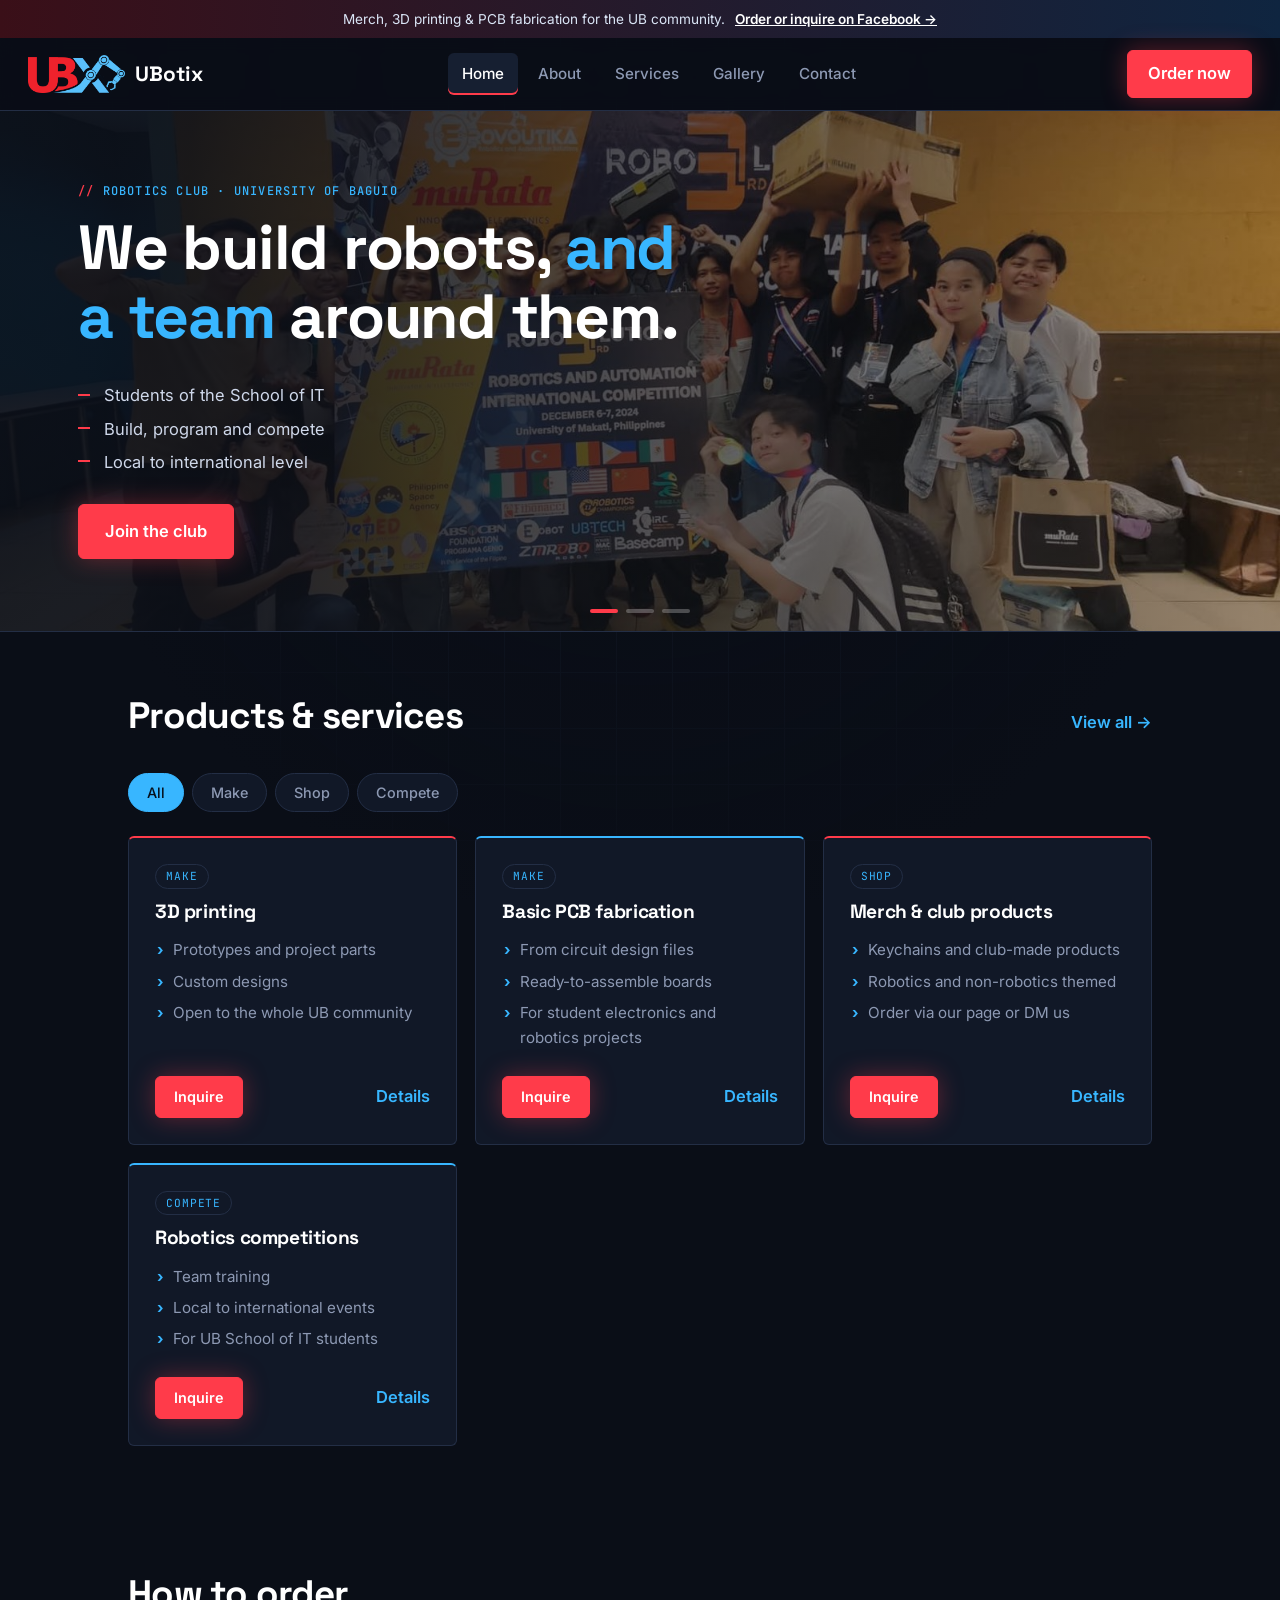
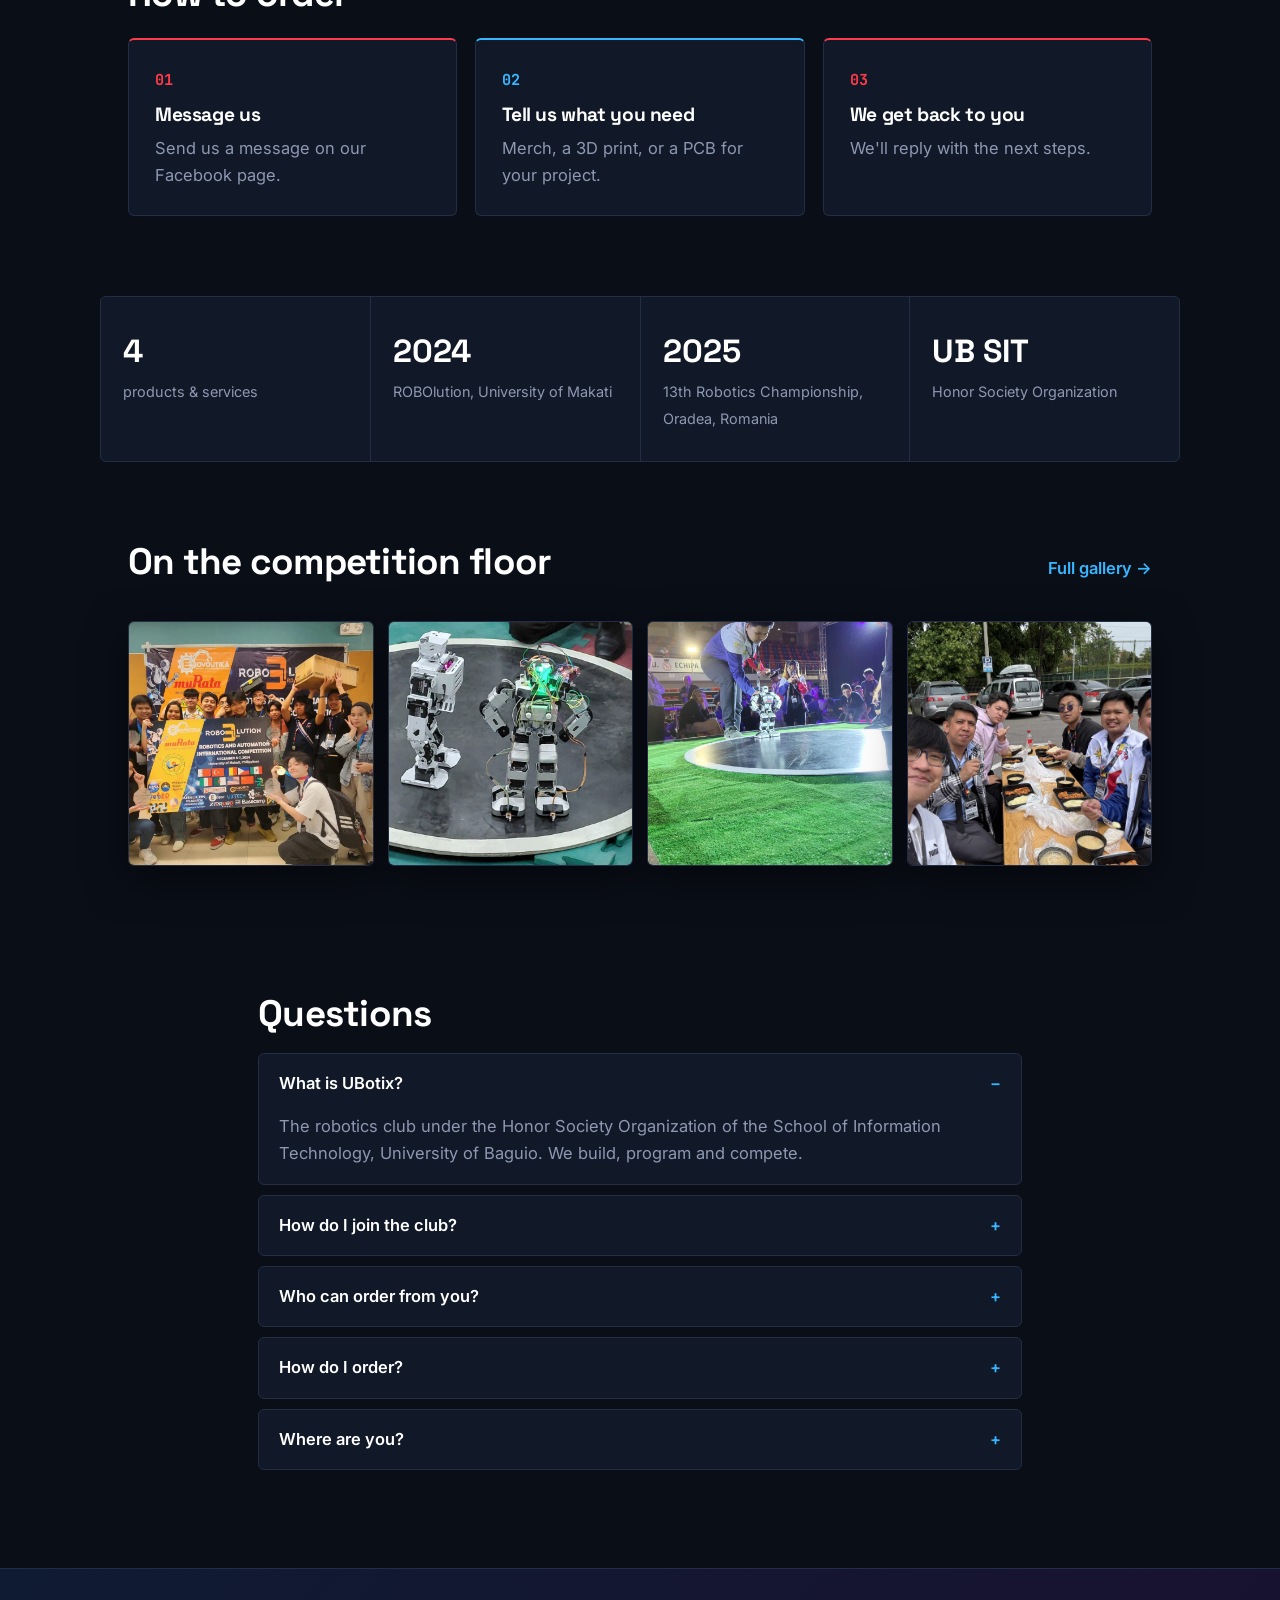
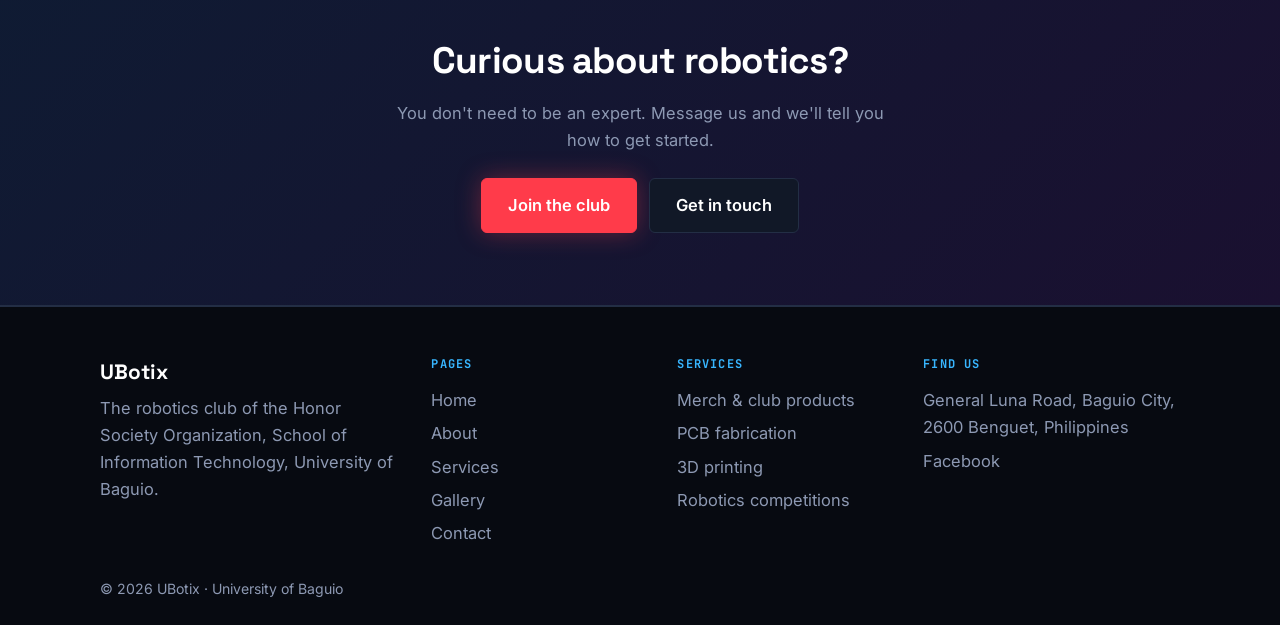
==== commit dac56589: "Add Oradea 2025 championship details Co-Authored-By: Claude Sonnet 5.5 <noreply@anthropic.com>" ====
--- a/index.html
+++ b/index.html
@@ -30,7 +30,7 @@
 <section class="hero-car">
   <div class="slides">
     <div class="slide on" style="background-image:linear-gradient(90deg,rgba(10,14,23,.92) 15%,rgba(10,14,23,.35)),url(images/gallery/photo3.jpg)"><div class="slide-in"><p class="tag">Robotics club &middot; University of Baguio</p><h1>We build robots, <em>and a team</em> around them.</h1><ul class="ticks"><li>Students of the School of IT</li><li>Build, program and compete</li><li>Local to international level</li></ul><a class="btn primary" href="https://docs.google.com/forms/d/e/1FAIpQLSfKr0CST-jLYhEH2jDf-eN278wvGt6CbWJ5EzZv4pns-jMh1Q/viewform?pli=1" target="_blank" rel="noopener">Join the club</a></div></div>
-    <div class="slide" style="background-image:linear-gradient(90deg,rgba(10,14,23,.92) 15%,rgba(10,14,23,.35)),url(images/gallery/photo1.jpg)"><div class="slide-in"><p class="tag">ROBOlution 2024</p><h1>Medals from the <em>international stage</em>.</h1><ul class="ticks"><li>ROBOlution 3rd Robotics and Automation International Competition</li><li>University of Makati, December 2024</li><li>2025: 13th Robotics Championship in Romania</li></ul><a class="btn primary" href="gallery.html">See the gallery</a></div></div>
+    <div class="slide" style="background-image:linear-gradient(90deg,rgba(10,14,23,.92) 15%,rgba(10,14,23,.35)),url(images/gallery/photo1.jpg)"><div class="slide-in"><p class="tag">ROBOlution 2024</p><h1>Medals from the <em>international stage</em>.</h1><ul class="ticks"><li>ROBOlution 3rd Robotics and Automation International Competition</li><li>University of Makati, December 2024</li><li>May 2025: 13th Robotics Championship, Oradea, Romania &mdash; Top 4 in Freestyle</li></ul><a class="btn primary" href="gallery.html">See the gallery</a></div></div>
     <div class="slide" style="background-image:linear-gradient(90deg,rgba(10,14,23,.92) 15%,rgba(10,14,23,.35)),url(images/gallery/photo4.jpg)"><div class="slide-in"><p class="tag">Products &amp; services</p><h1>Made by students, <em>for the UB community</em>.</h1><ul class="ticks"><li>3D printing and basic PCB fabrication</li><li>Merch, keychains and club-made products</li></ul><a class="btn primary" href="services.html">Browse services</a></div></div>
   </div>
   <div class="dots"><button class="dot on" aria-label="Slide 1"></button><button class="dot" aria-label="Slide 2"></button><button class="dot" aria-label="Slide 3"></button></div>
@@ -64,7 +64,7 @@
 <section class="stats">
   <div><b>4</b><span>products &amp; services</span></div>
   <div><b>2024</b><span>ROBOlution, University of Makati</span></div>
-  <div><b>2025</b><span>13th Robotics Championship, Romania</span></div>
+  <div><b>2025</b><span>13th Robotics Championship, Oradea, Romania</span></div>
   <div><b>UB SIT</b><span>Honor Society Organization</span></div>
 </section>
 
@@ -74,7 +74,7 @@
     <figure class="ph "><img src="images/gallery/photo3.jpg" alt="ROBOlution 2024" loading="lazy"></figure>
     <figure class="ph "><img src="images/gallery/photo4.jpg" alt="Humanoid robots in the sumo ring" loading="lazy"></figure>
     <figure class="ph "><img src="images/gallery/photo6.jpg" alt="Setting up a humanoid robot for a sumo match" loading="lazy"></figure>
-    <figure class="ph "><img src="images/gallery/photo5.jpg" alt="Team break at the 13th Robotics Championship in Romania, 2025" loading="lazy"></figure>
+    <figure class="ph "><img src="images/gallery/photo5.jpg" alt="Team break at the 13th Robotics Championship in Oradea, Romania, May 2025" loading="lazy"></figure>
   </div>
 </section>
 
--- a/styles.css
+++ b/styles.css
@@ -151,3 +151,11 @@
 @media (max-width:720px){.nav .order{display:none}.foot{grid-template-columns:1fr}}
 
 .split.three{grid-template-columns:repeat(auto-fit,minmax(260px,1fr));align-items:stretch;gap:18px}
+
+.people{list-style:none;padding:0;margin:0}
+.people li{padding:8px 0;border-bottom:1px solid var(--line);font-weight:500;color:#fff}
+.people li:last-child{border-bottom:0}
+
+.feature{background:linear-gradient(135deg,#1a0f1c,#0f2540);border:1px solid var(--line);border-left:4px solid var(--red);border-radius:var(--radius);padding:36px}
+.feature h2{margin-top:8px}
+.feature p{color:#cfd8ea;max-width:680px;margin:0}
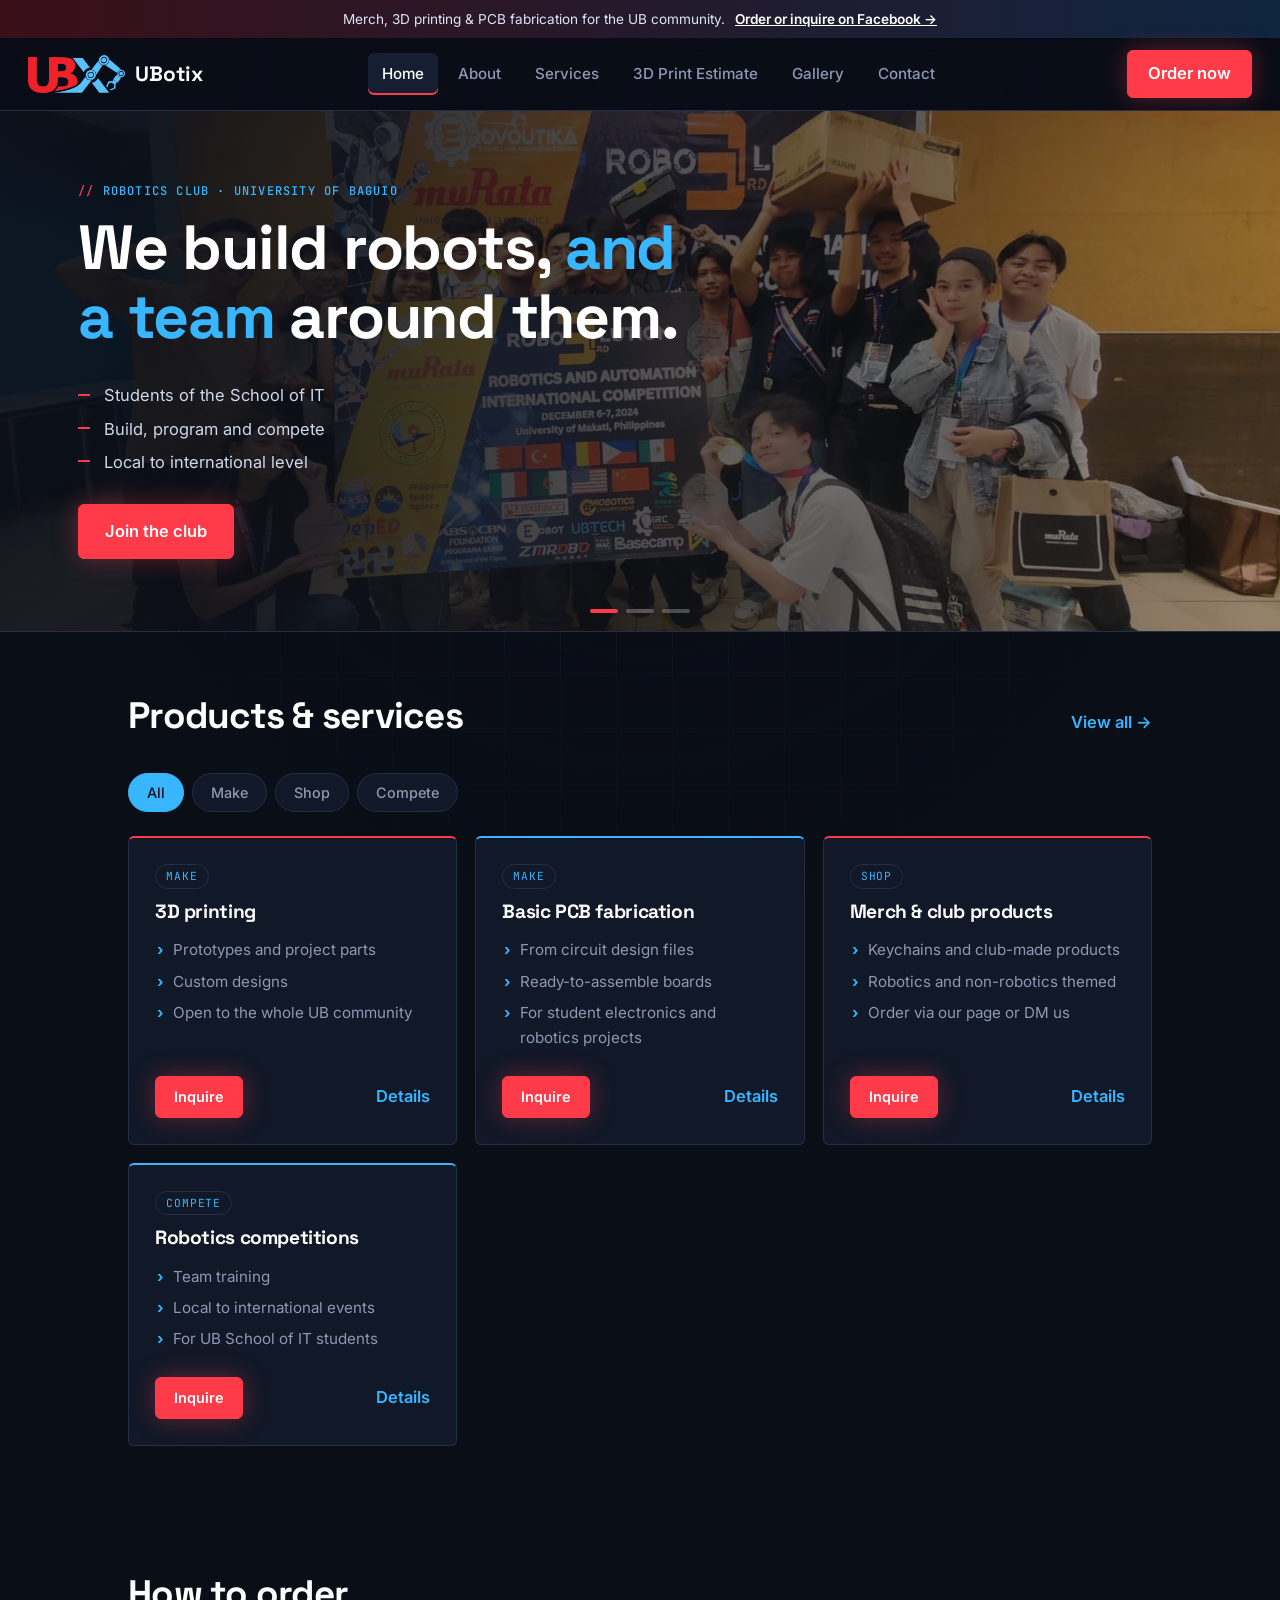
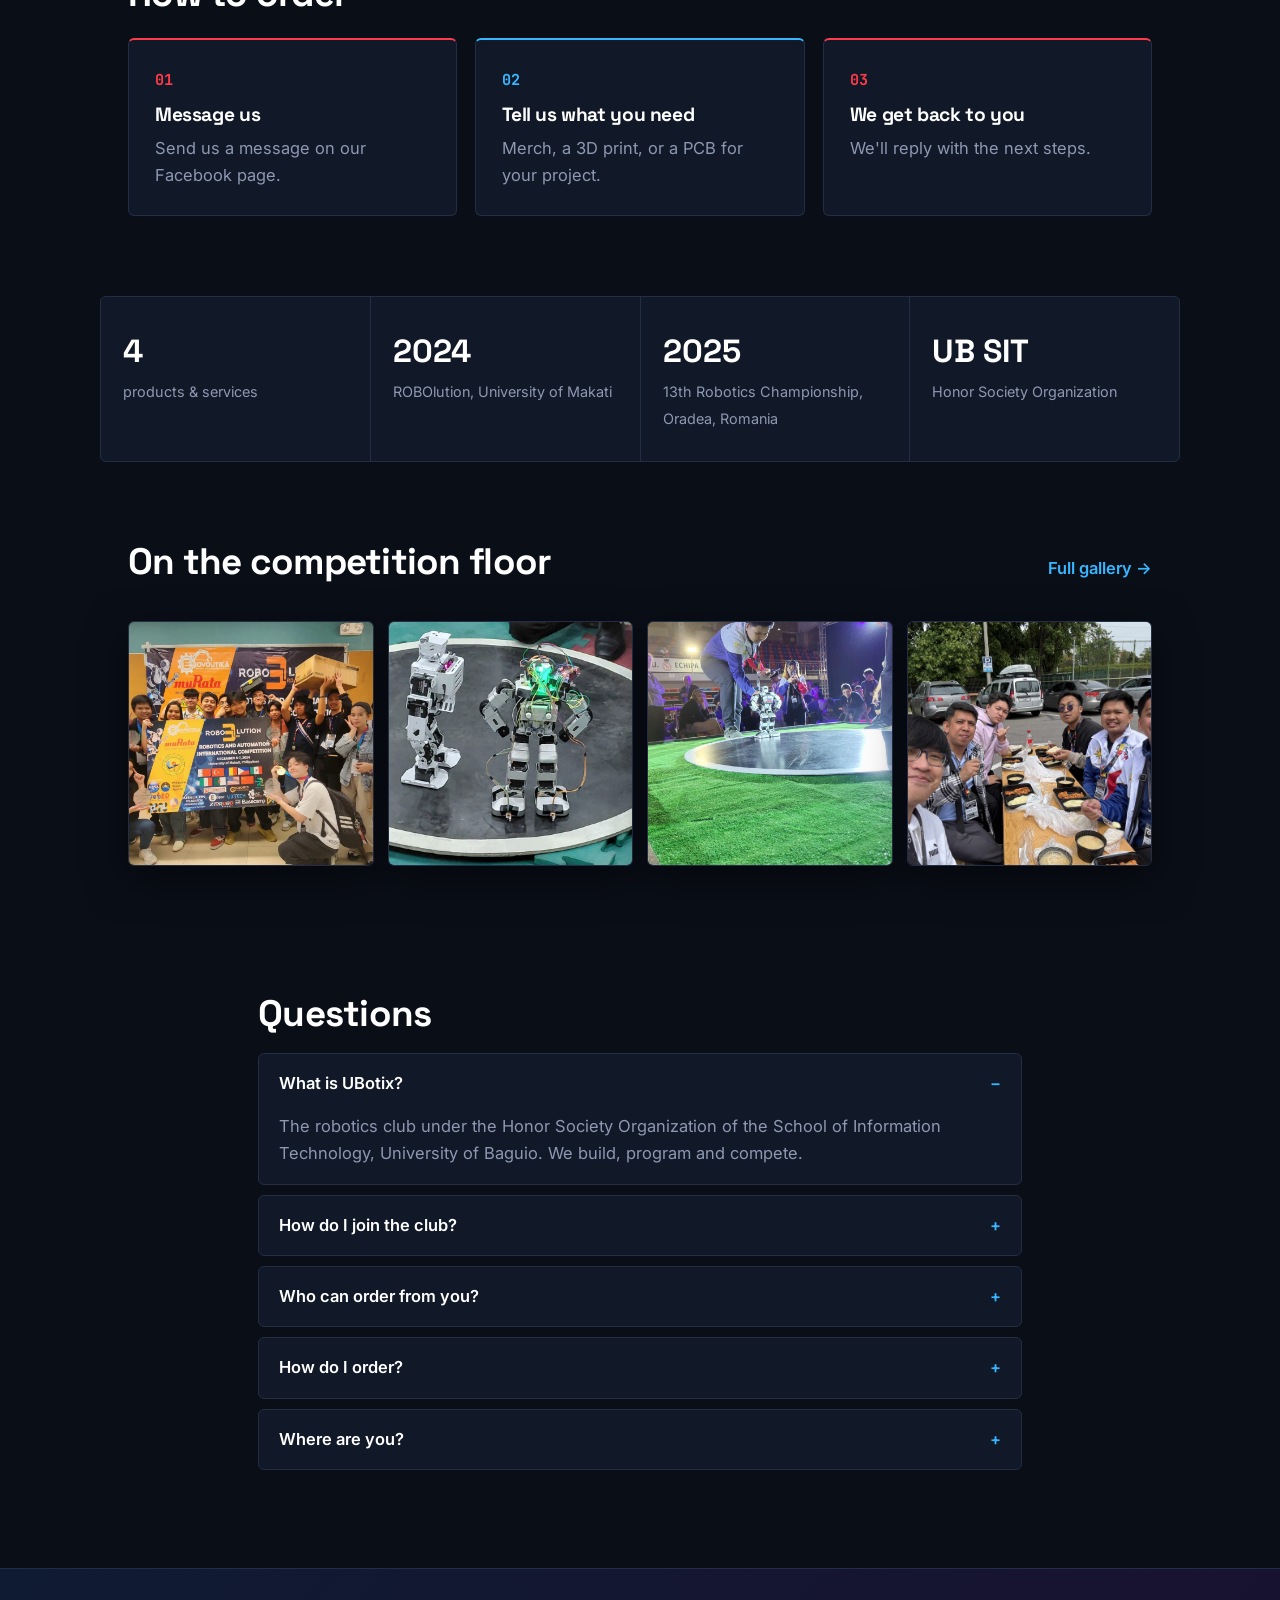
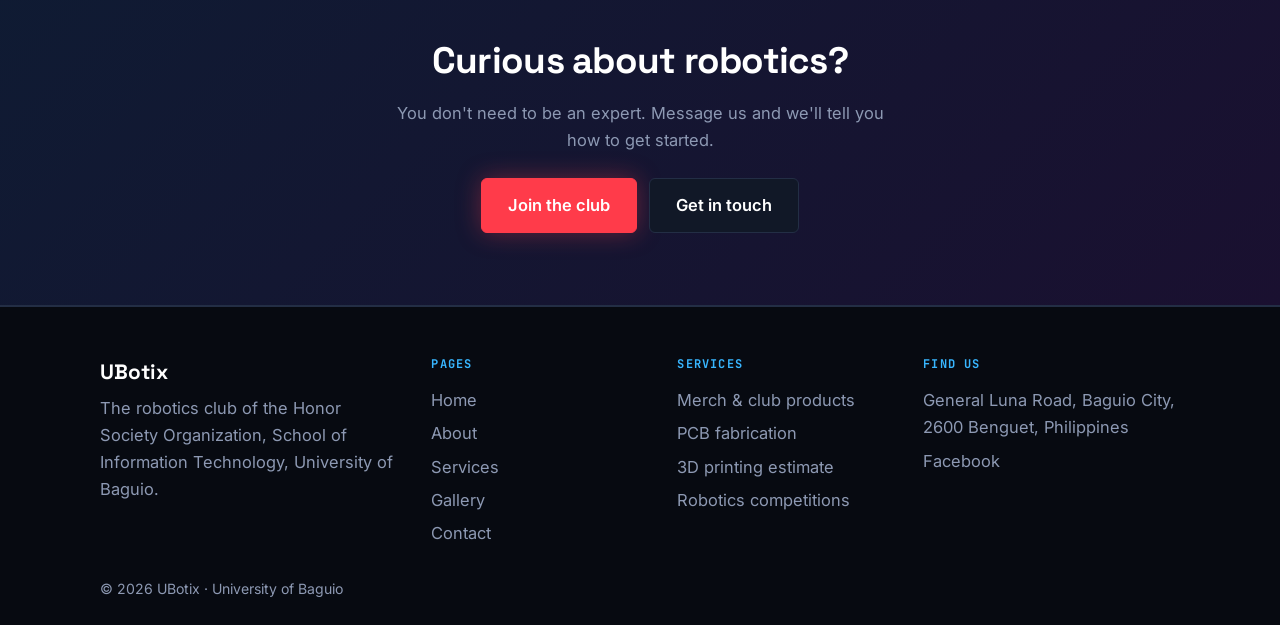
==== commit f60201bc: "Add 3D print cost estimate page Co-Authored-By: Claude Sonnet 5.5 <noreply@anthropic.com>" ====
--- a/index.html
+++ b/index.html
@@ -20,6 +20,7 @@
       <a href="index.html" class="active" aria-current="page">Home</a>
       <a href="about.html">About</a>
       <a href="services.html">Services</a>
+      <a href="estimate.html">3D Print Estimate</a>
       <a href="gallery.html">Gallery</a>
       <a href="contact.html">Contact</a>
   </nav>
@@ -106,7 +107,7 @@
     </div>
     <div>
       <h4>Services</h4>
-      <a href="services.html">Merch &amp; club products</a><a href="services.html">PCB fabrication</a><a href="services.html">3D printing</a><a href="services.html">Robotics competitions</a>
+      <a href="services.html">Merch &amp; club products</a><a href="services.html">PCB fabrication</a><a href="estimate.html">3D printing estimate</a><a href="services.html">Robotics competitions</a>
     </div>
     <div>
       <h4>Find us</h4>
--- a/styles.css
+++ b/styles.css
@@ -159,3 +159,18 @@
 .feature{background:linear-gradient(135deg,#1a0f1c,#0f2540);border:1px solid var(--line);border-left:4px solid var(--red);border-radius:var(--radius);padding:36px}
 .feature h2{margin-top:8px}
 .feature p{color:#cfd8ea;max-width:680px;margin:0}
+
+/* estimate */
+.est label{display:block;font-weight:600;color:#fff;margin:18px 0 6px}
+.est label:first-child{margin-top:0}
+.est input[type=number]{width:100%;font:inherit;color:#fff;background:var(--bg);border:1px solid var(--line);border-radius:var(--radius);padding:12px 14px}
+.est input:focus{outline:2px solid var(--blue);outline-offset:1px}
+.est .time{display:grid;grid-template-columns:1fr 1fr;gap:10px}
+.est .check{display:flex;flex-wrap:wrap;align-items:center;gap:10px;font-weight:500;margin:20px 0}
+.est .check input{width:18px;height:18px;accent-color:var(--red)}
+.est .check small{color:var(--muted);width:100%;padding-left:28px;font-weight:400}
+.err{color:#ff8a93;margin:0 0 14px}
+.result{margin-bottom:18px;border-top-color:var(--red)}
+.result .price{font-family:"Space Grotesk",sans-serif;font-size:3rem;font-weight:700;color:#fff;line-height:1.1;margin:8px 0}
+.result .small{font-size:.88rem}
+.split.est-split{align-items:start}
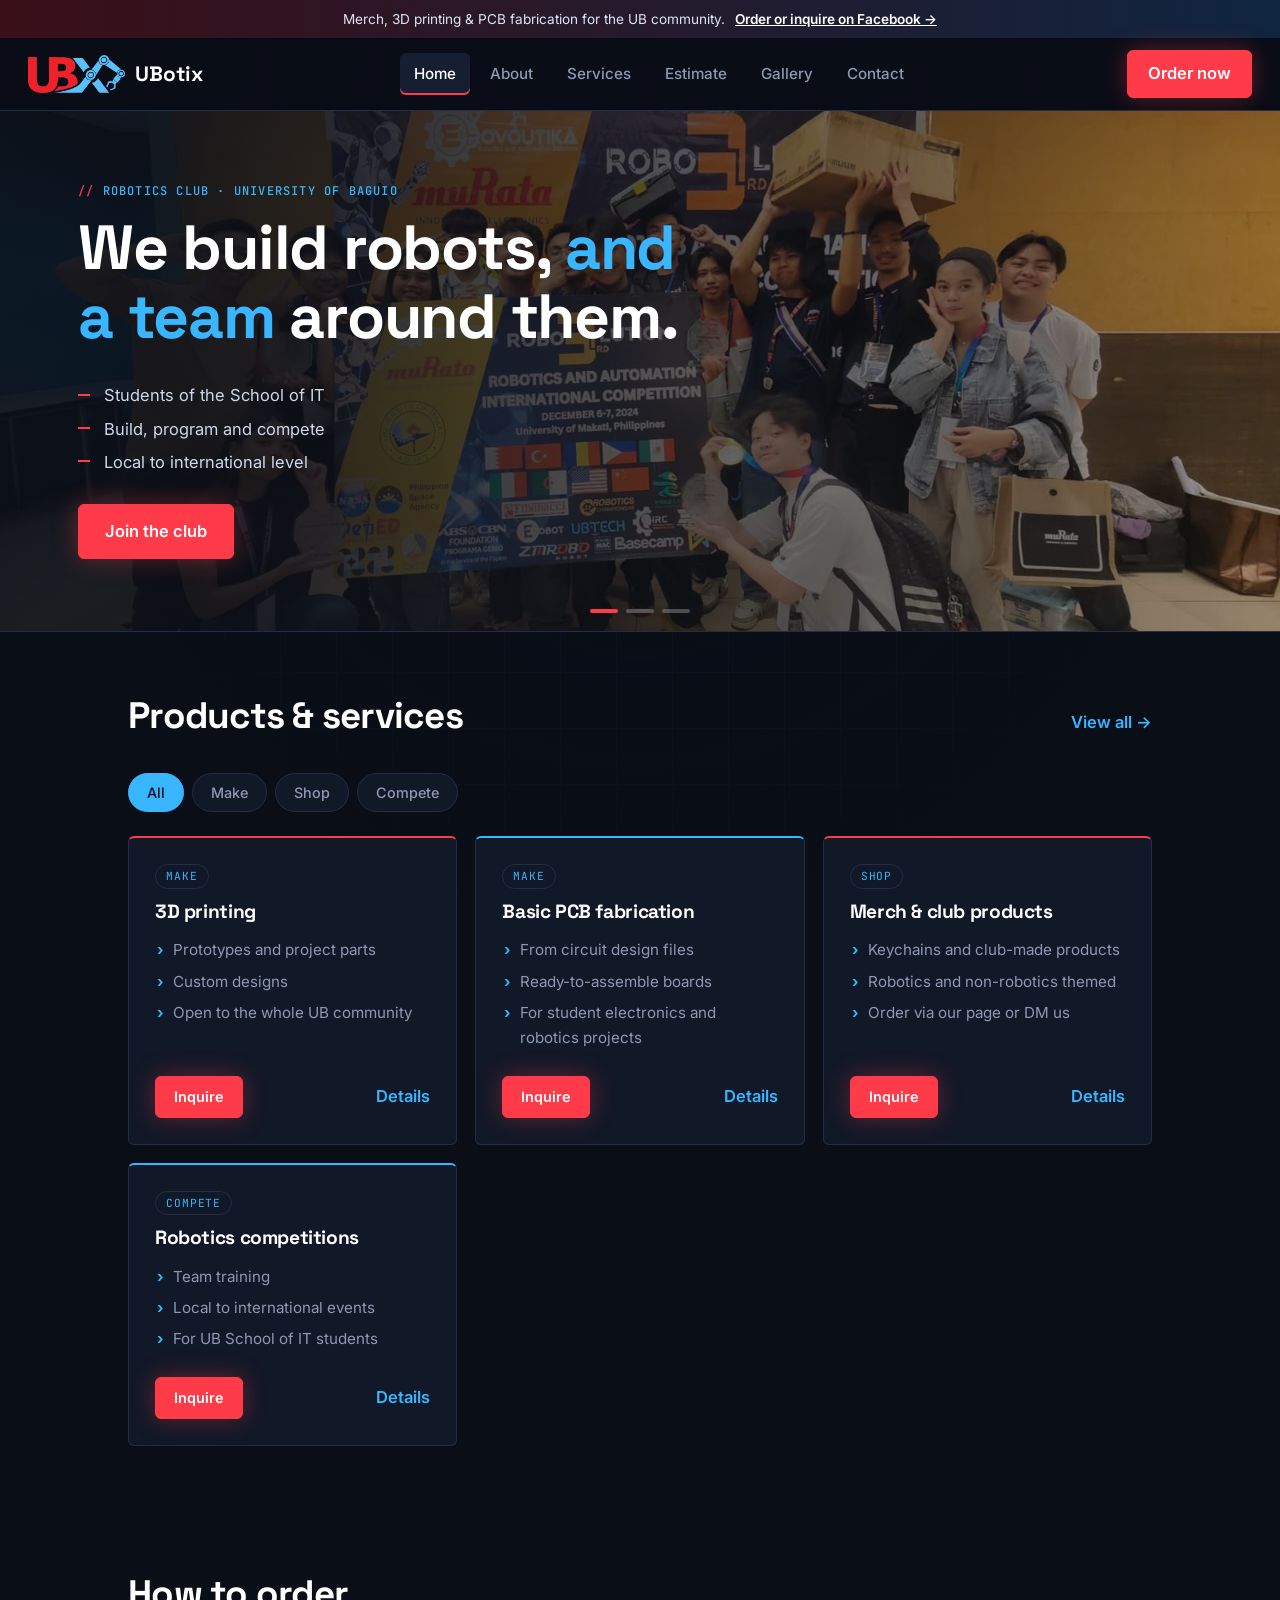
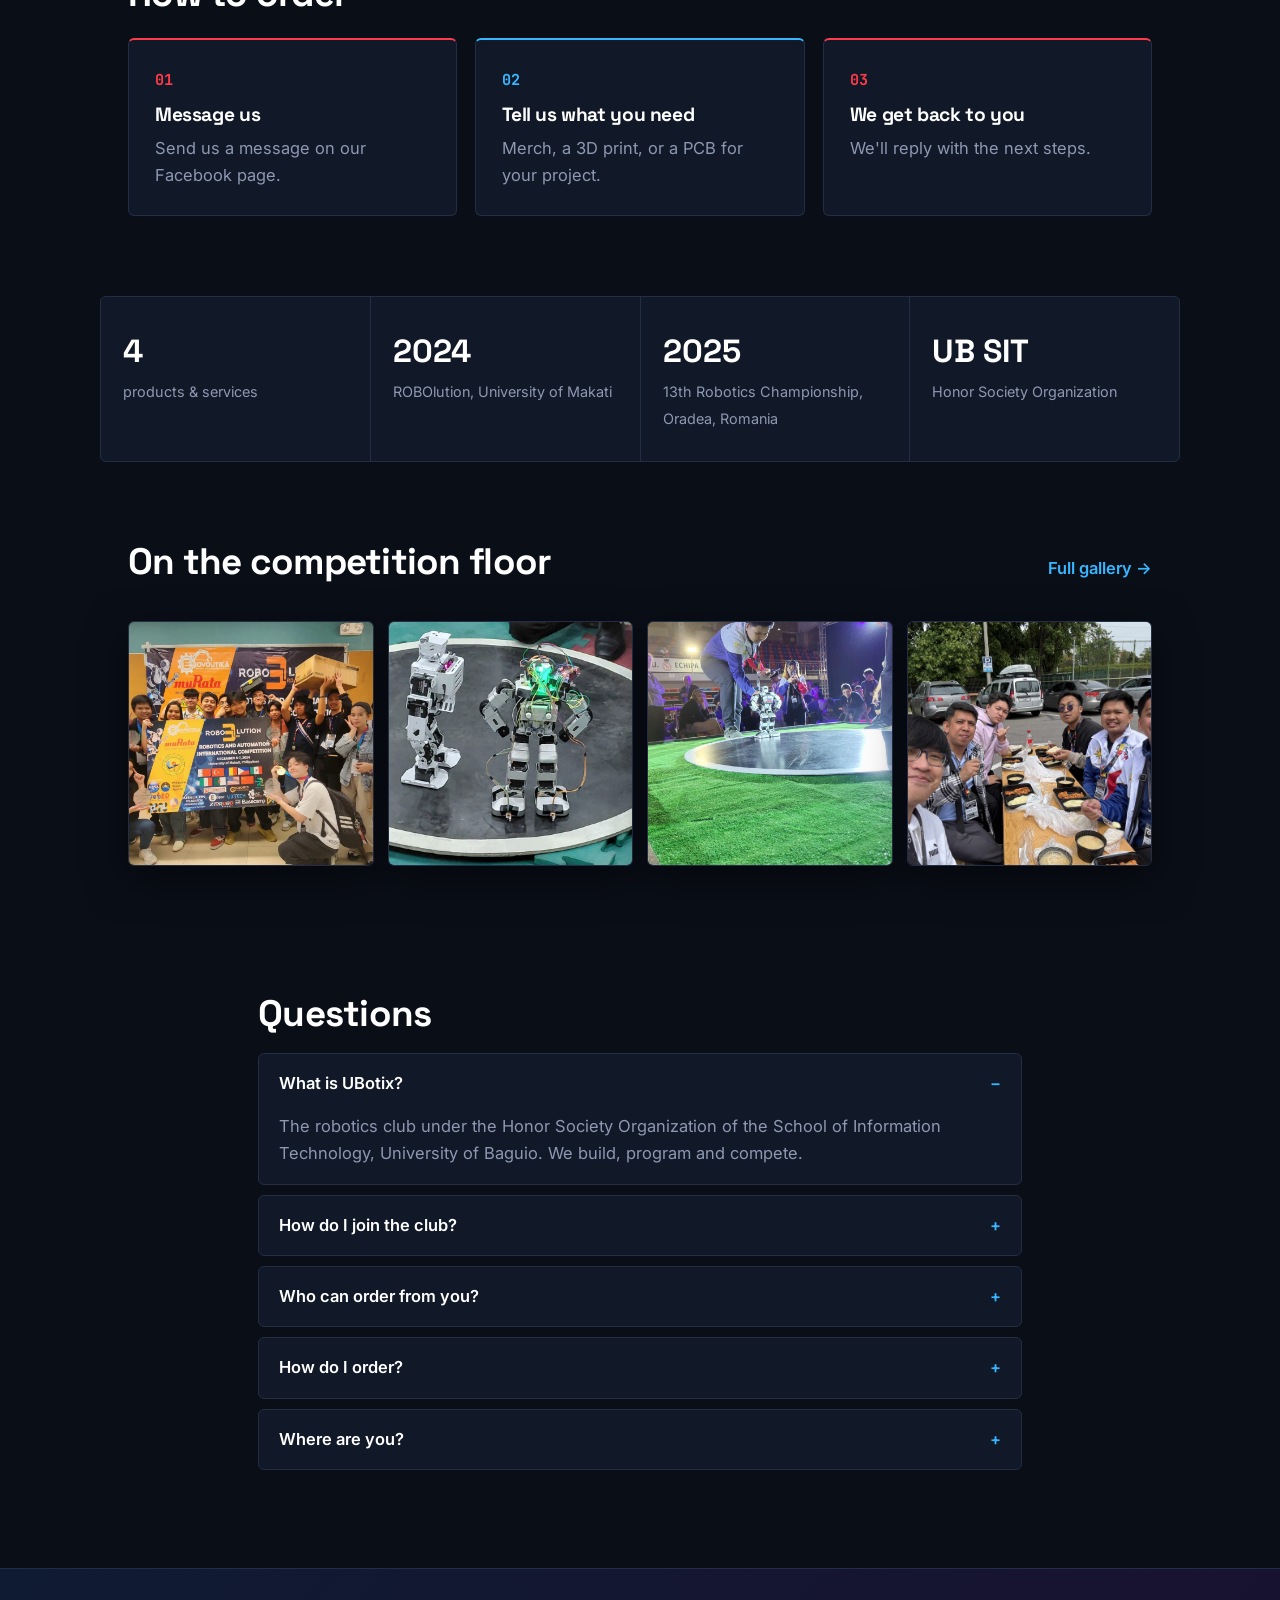
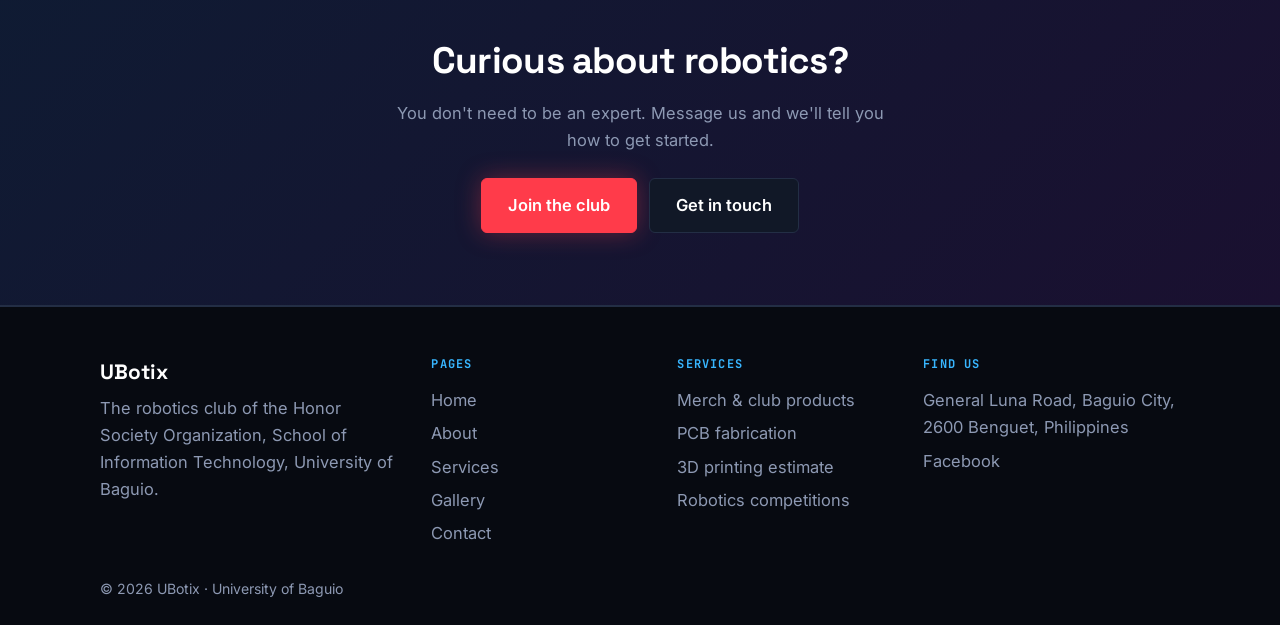
==== commit 990dd9c9: "Add 3D model upload estimator Co-Authored-By: Claude Sonnet 5.5 <noreply@anthropic.com>" ====
--- a/index.html
+++ b/index.html
@@ -20,7 +20,7 @@
       <a href="index.html" class="active" aria-current="page">Home</a>
       <a href="about.html">About</a>
       <a href="services.html">Services</a>
-      <a href="estimate.html">3D Print Estimate</a>
+      <a href="estimate.html">Estimate</a>
       <a href="gallery.html">Gallery</a>
       <a href="contact.html">Contact</a>
   </nav>
--- a/styles.css
+++ b/styles.css
@@ -174,3 +174,18 @@
 .result .price{font-family:"Space Grotesk",sans-serif;font-size:3rem;font-weight:700;color:#fff;line-height:1.1;margin:8px 0}
 .result .small{font-size:.88rem}
 .split.est-split{align-items:start}
+
+/* model upload */
+.drop{border:2px dashed var(--line);border-radius:var(--radius);padding:36px 20px;text-align:center;cursor:pointer;display:flex;flex-direction:column;gap:6px;transition:border-color .15s,background .15s}
+.drop:hover,.drop.over,.drop:focus-visible{border-color:var(--blue);background:var(--panel2);outline:none}
+.drop strong{color:#fff}.drop span{color:var(--muted);font-size:.9rem}
+.opts{display:grid;grid-template-columns:1fr 1fr;gap:12px;margin-top:18px}
+.opts label{font-size:.85rem;color:var(--muted);display:flex;flex-direction:column;gap:4px}
+.opts input,.opts select{font:inherit;color:#fff;background:var(--bg);border:1px solid var(--line);border-radius:var(--radius);padding:9px 10px}
+.view{height:320px;background:#0d1320;border:1px solid var(--line);border-radius:var(--radius);margin-bottom:18px;overflow:hidden;cursor:grab}
+.view[hidden]{display:none}
+.view canvas{display:block;width:100%;height:100%}
+.facts{list-style:none;padding:0;margin:12px 0}
+.facts li{display:flex;justify-content:space-between;gap:12px;padding:7px 0;border-bottom:1px solid var(--line);font-size:.92rem}
+.facts span{color:var(--muted)}.facts b{color:#fff;font-weight:600;text-align:right;word-break:break-all}
+.upload .err{margin:14px 0 0}
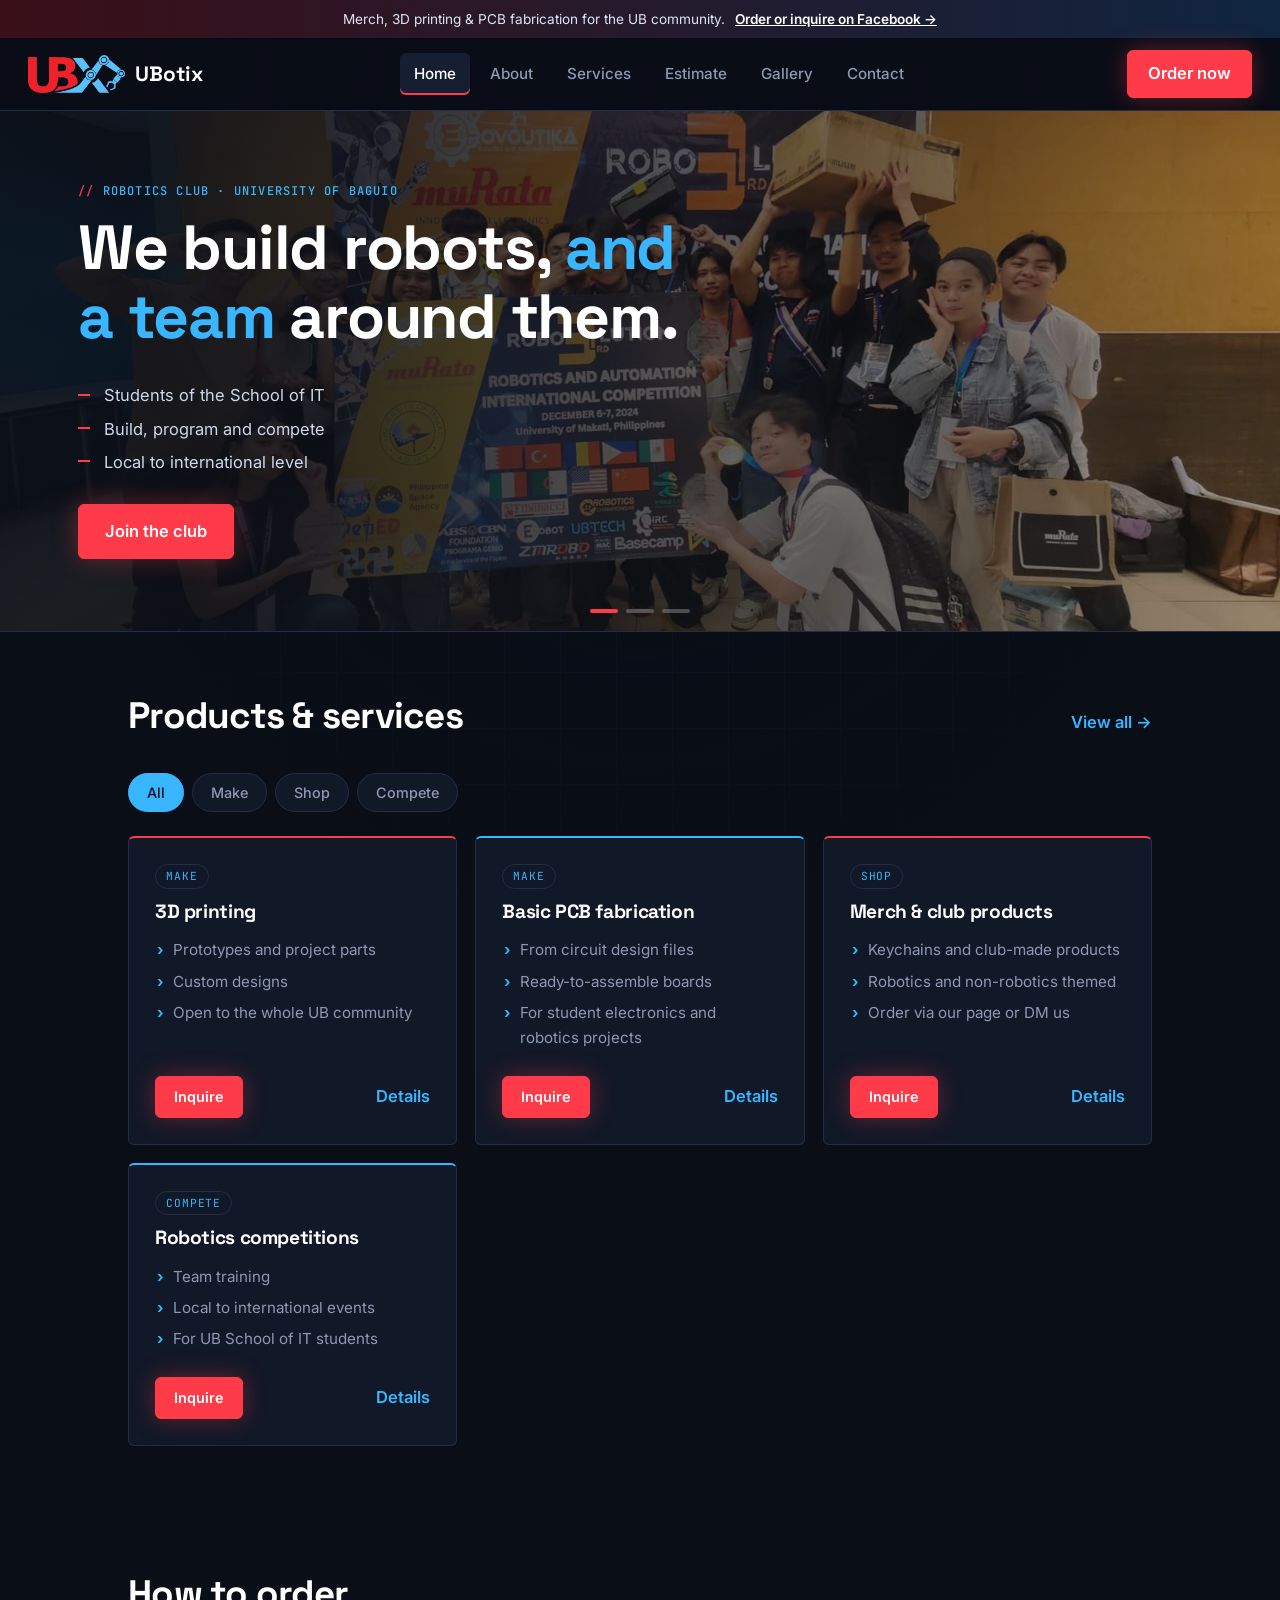
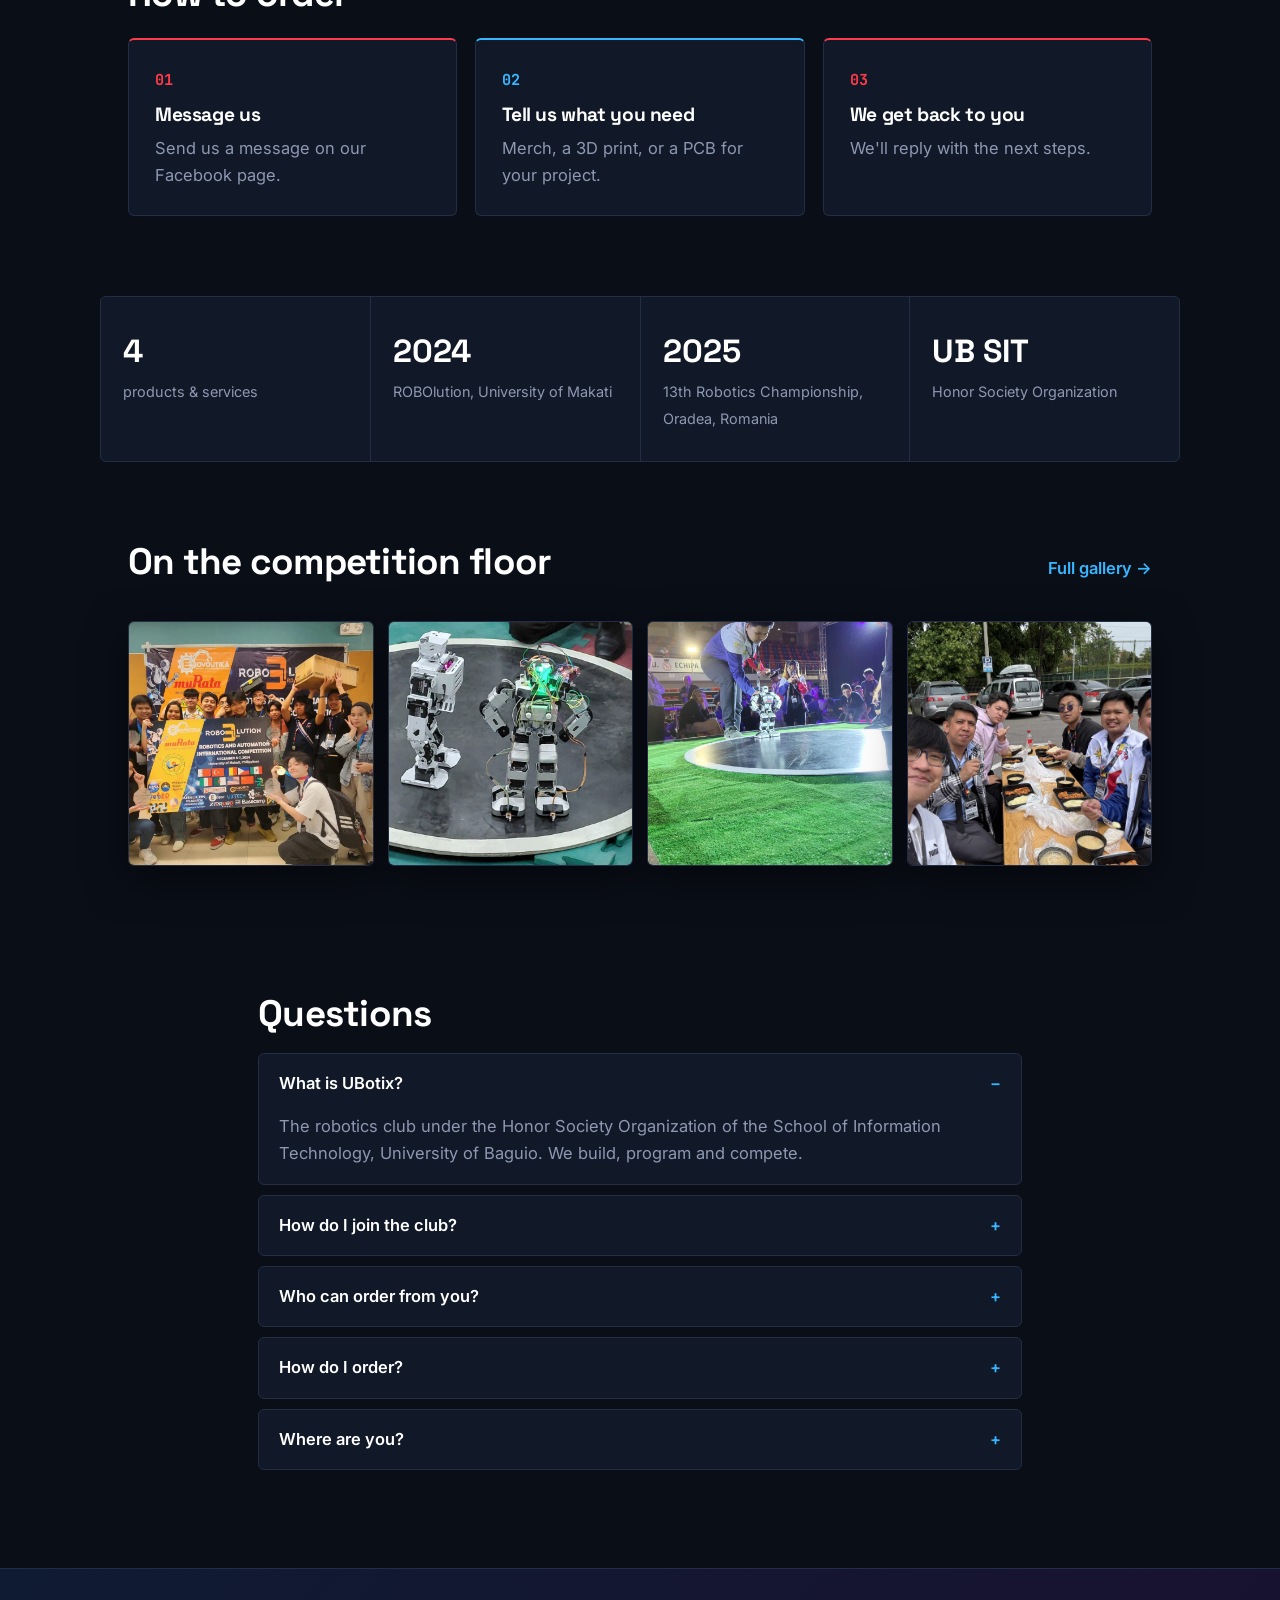
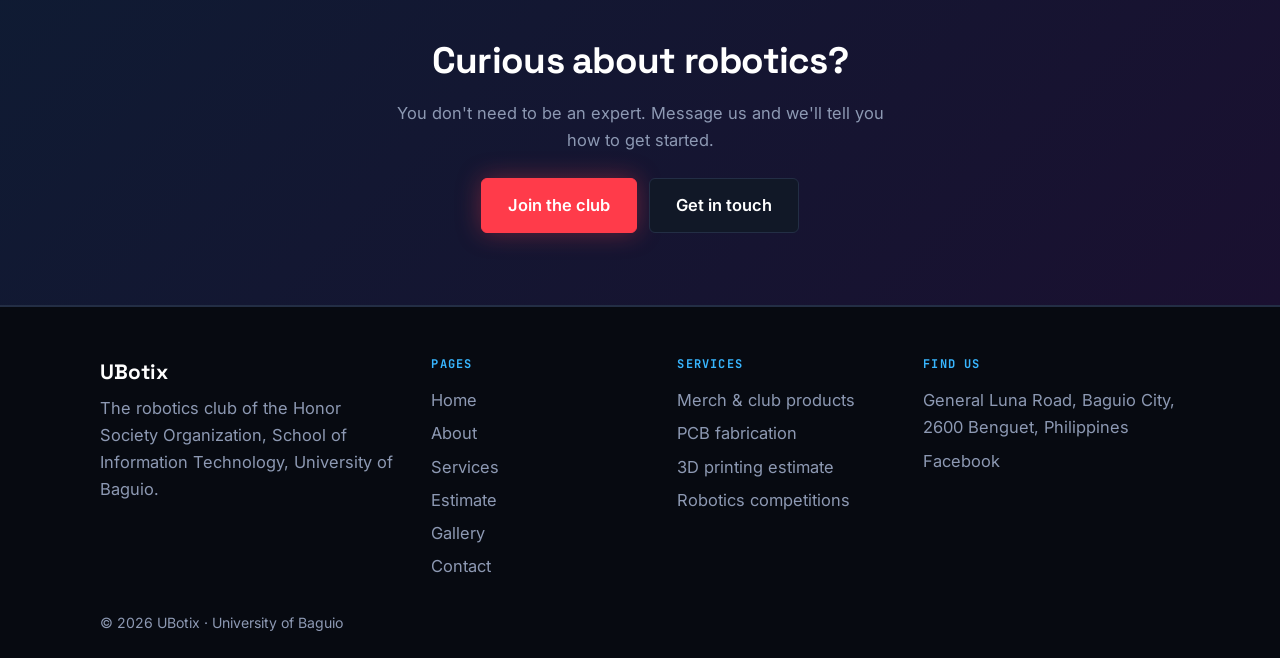
==== commit 808f424d: "Add README and Estimate link in footer Co-Authored-By: Claude Sonnet 5.5 <noreply@anthropic.com>" ====
--- a/index.html
+++ b/index.html
@@ -103,7 +103,7 @@
     </div>
     <div>
       <h4>Pages</h4>
-      <a href="index.html">Home</a><a href="about.html">About</a><a href="services.html">Services</a><a href="gallery.html">Gallery</a><a href="contact.html">Contact</a>
+      <a href="index.html">Home</a><a href="about.html">About</a><a href="services.html">Services</a><a href="estimate.html">Estimate</a><a href="gallery.html">Gallery</a><a href="contact.html">Contact</a>
     </div>
     <div>
       <h4>Services</h4>
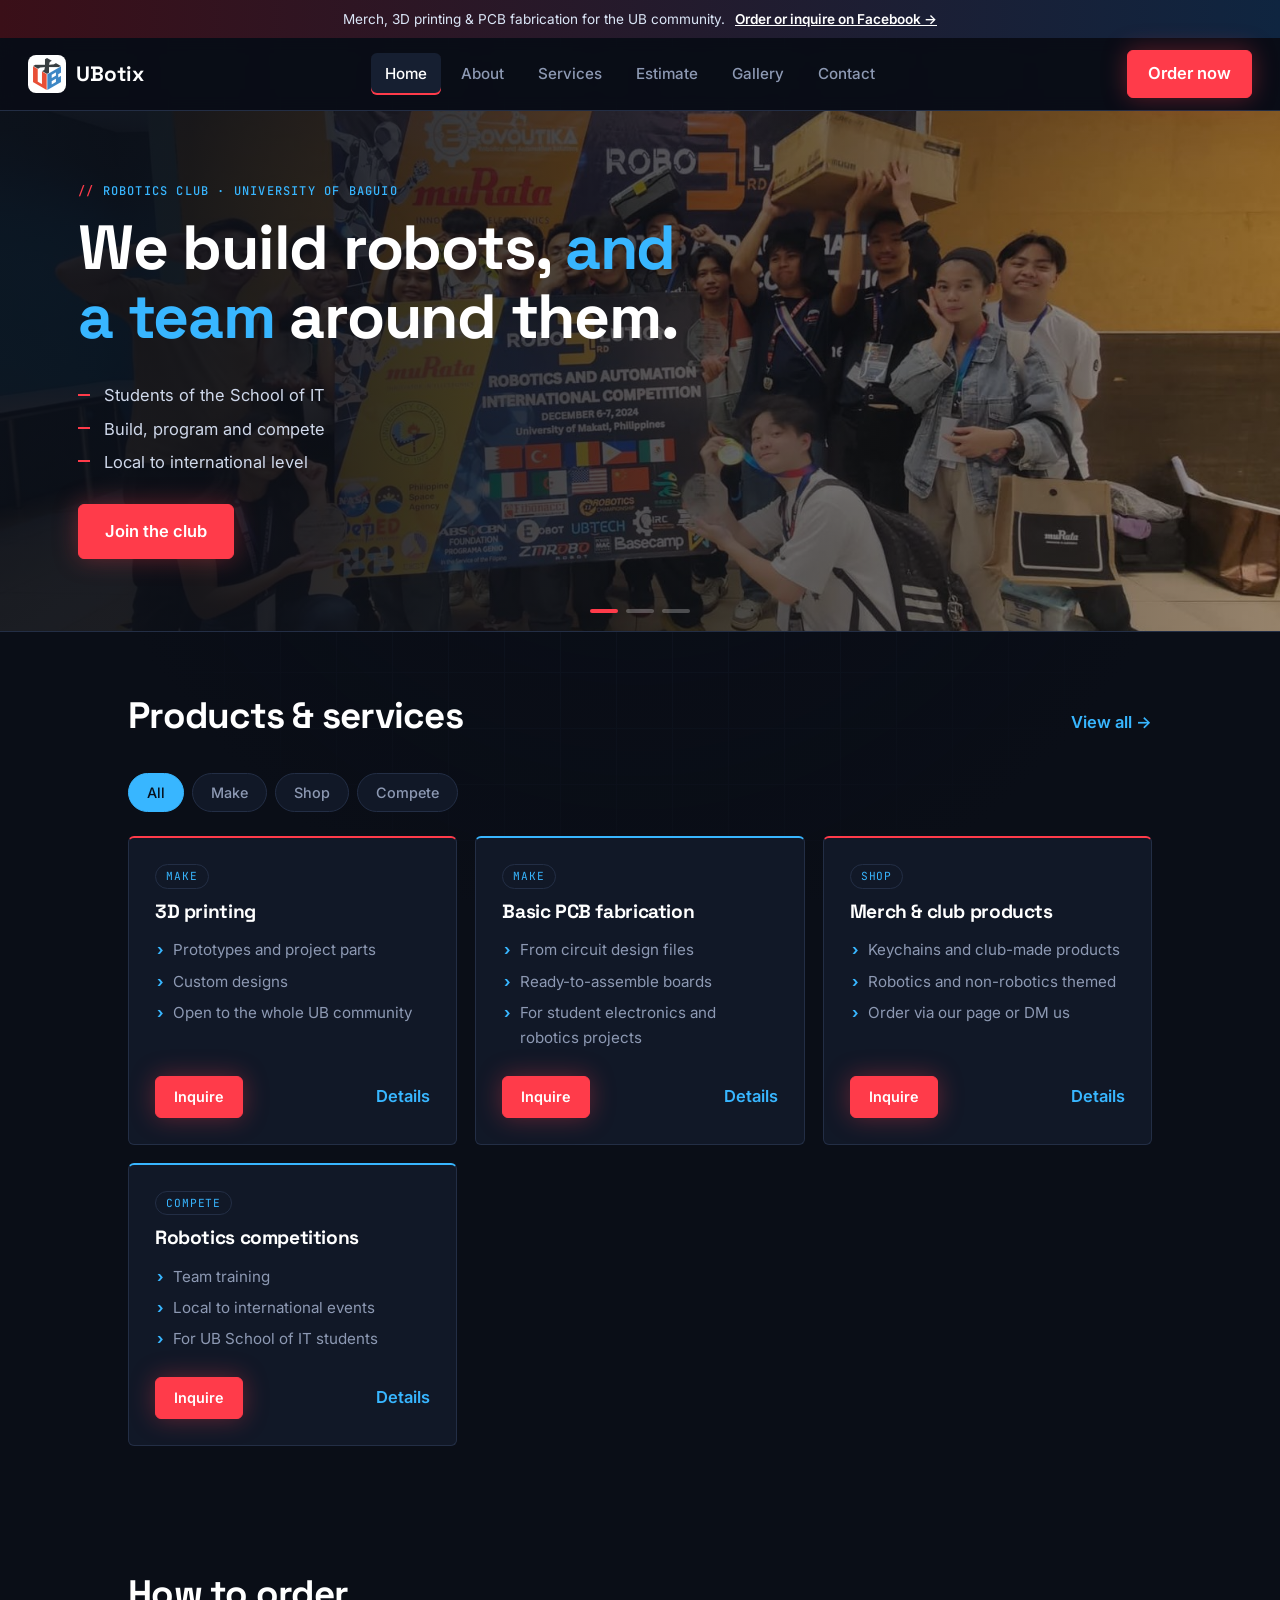
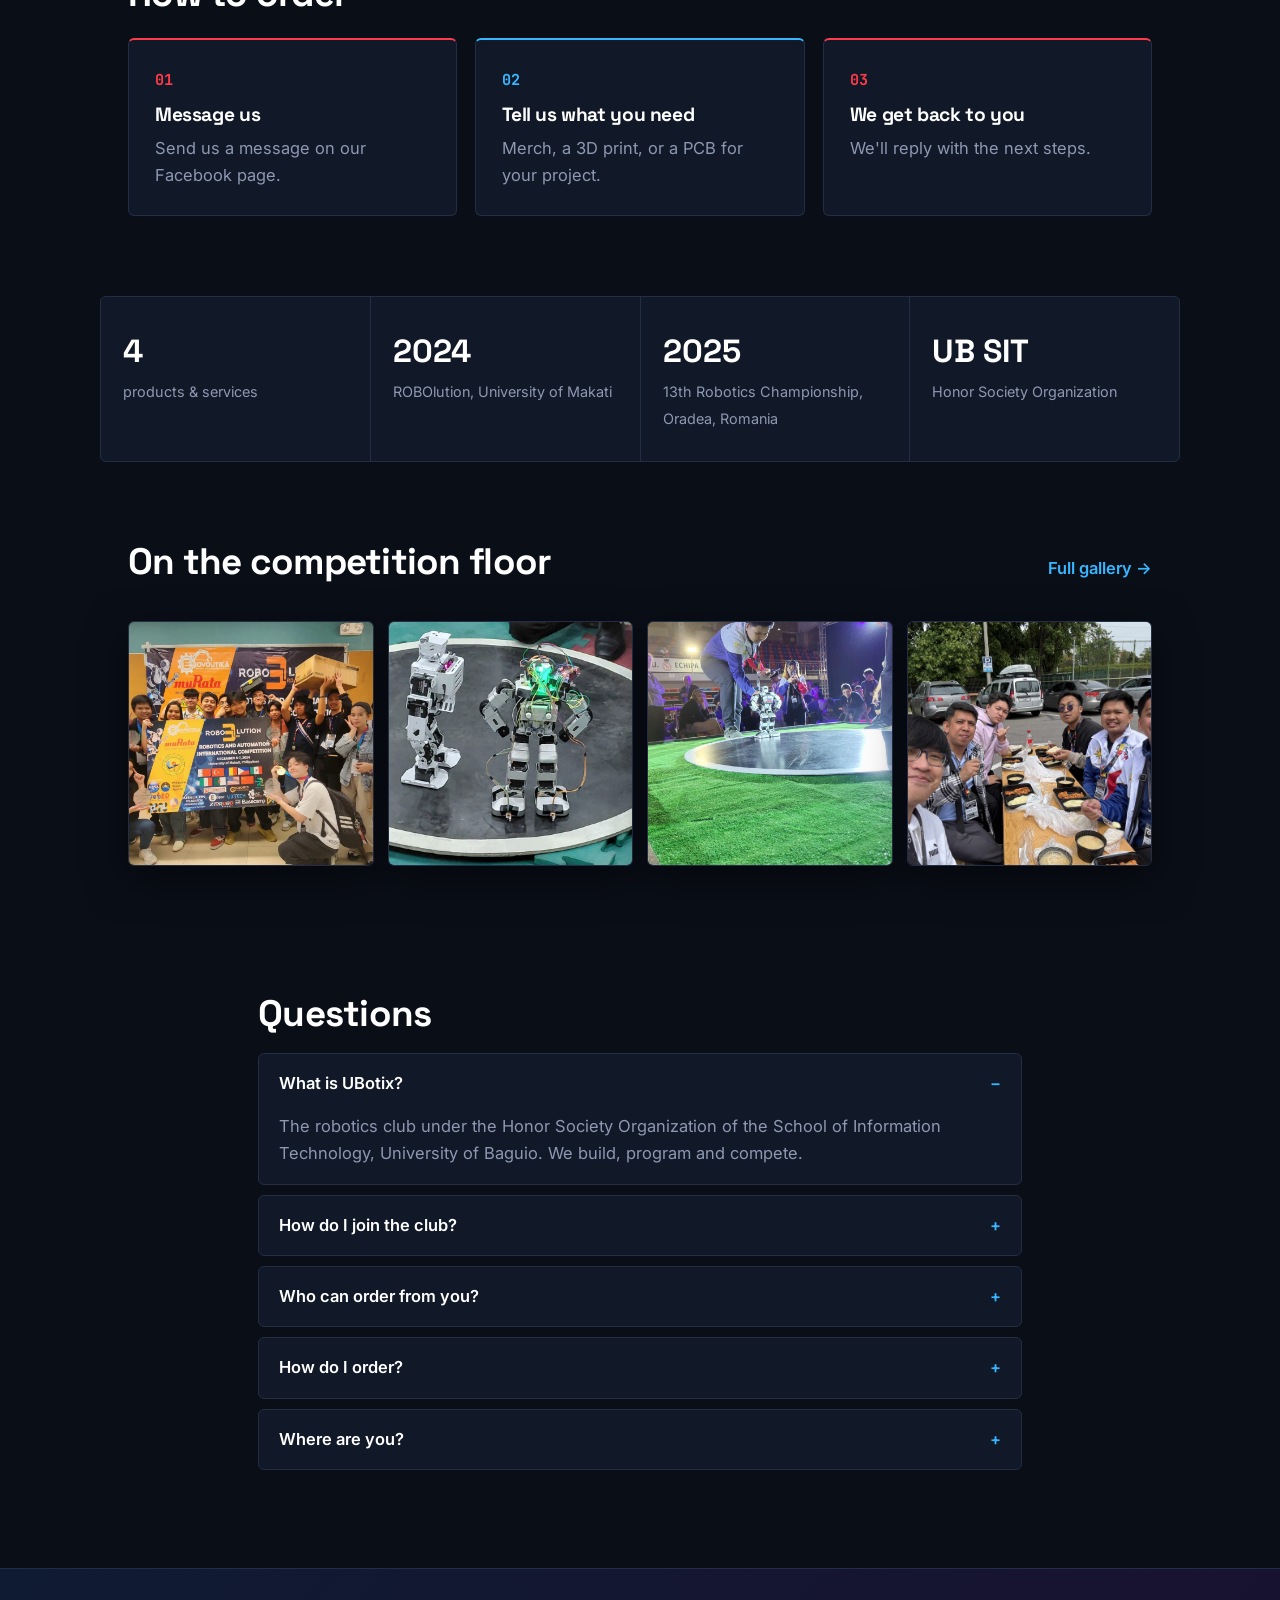
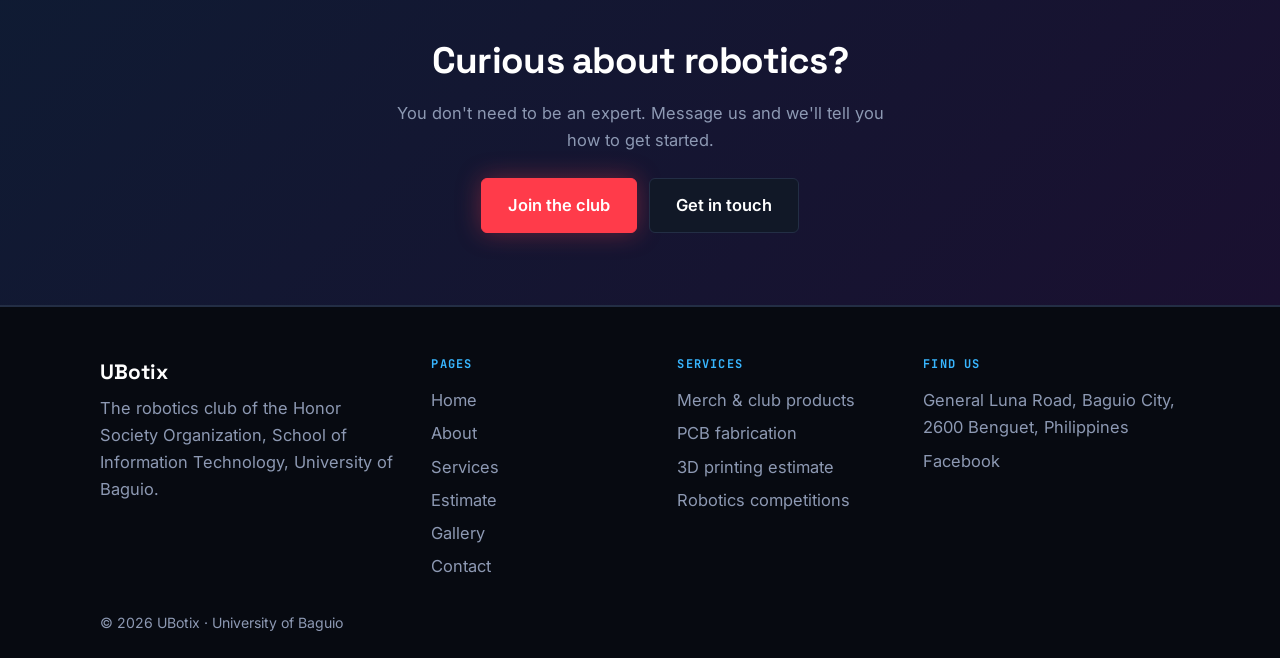
==== commit 2dc61a22: "Replace site logo and favicon with UB cube logo Header logo sits on a small white tile so the dark X" ====
--- a/index.html
+++ b/index.html
@@ -5,7 +5,9 @@
 <meta name="viewport" content="width=device-width, initial-scale=1">
 <title>UBotix | University of Baguio Robotics Club</title>
 <meta name="description" content="UBotix is the robotics club of the School of Information Technology, University of Baguio. We build, program and compete.">
-<link rel="icon" href="images/logo-icon.png">
+<link rel="icon" href="favicon.ico" sizes="any">
+<link rel="icon" type="image/png" href="images/favicon.png">
+<link rel="apple-touch-icon" href="images/apple-touch-icon.png">
 <link rel="preconnect" href="https://fonts.googleapis.com">
 <link rel="preconnect" href="https://fonts.gstatic.com" crossorigin>
 <link href="https://fonts.googleapis.com/css2?family=Inter:wght@400;500;600&family=Space+Grotesk:wght@500;700&family=JetBrains+Mono:wght@500;700&display=swap" rel="stylesheet">
@@ -14,7 +16,7 @@
 <body class="home">
 <div class="notice">Merch, 3D printing &amp; PCB fabrication for the UB community. <a href="https://www.facebook.com/profile.php?id=61595112535000" target="_blank" rel="noopener">Order or inquire on Facebook &rarr;</a></div>
 <header class="nav">
-  <a class="brand" href="index.html" aria-label="UBotix home"><img src="images/logo-icon.png" alt="UBotix"><span>UBotix</span></a>
+  <a class="brand" href="index.html" aria-label="UBotix home"><img src="images/logo-cube.png" alt="UBotix"><span>UBotix</span></a>
   <button class="menu" aria-label="Menu" aria-expanded="false">Menu</button>
   <nav>
       <a href="index.html" class="active" aria-current="page">Home</a>
--- a/styles.css
+++ b/styles.css
@@ -14,7 +14,7 @@
 /* nav */
 .nav{position:sticky;top:0;z-index:20;display:flex;align-items:center;justify-content:space-between;padding:12px 28px;background:rgba(10,14,23,.85);backdrop-filter:blur(8px);border-bottom:1px solid var(--line)}
 .brand{display:flex;align-items:center;gap:10px;text-decoration:none;color:#fff;font-family:"Space Grotesk",sans-serif;font-weight:700;font-size:1.3rem}
-.brand img{height:38px;width:auto}
+.brand img{height:38px;width:auto;background:#fff;border-radius:8px;padding:3px}
 nav{display:flex;gap:6px}
 nav a{padding:8px 14px;border-radius:var(--radius);text-decoration:none;color:var(--muted);font-weight:500;font-size:.95rem}
 nav a:hover{color:#fff;background:var(--panel2)}
